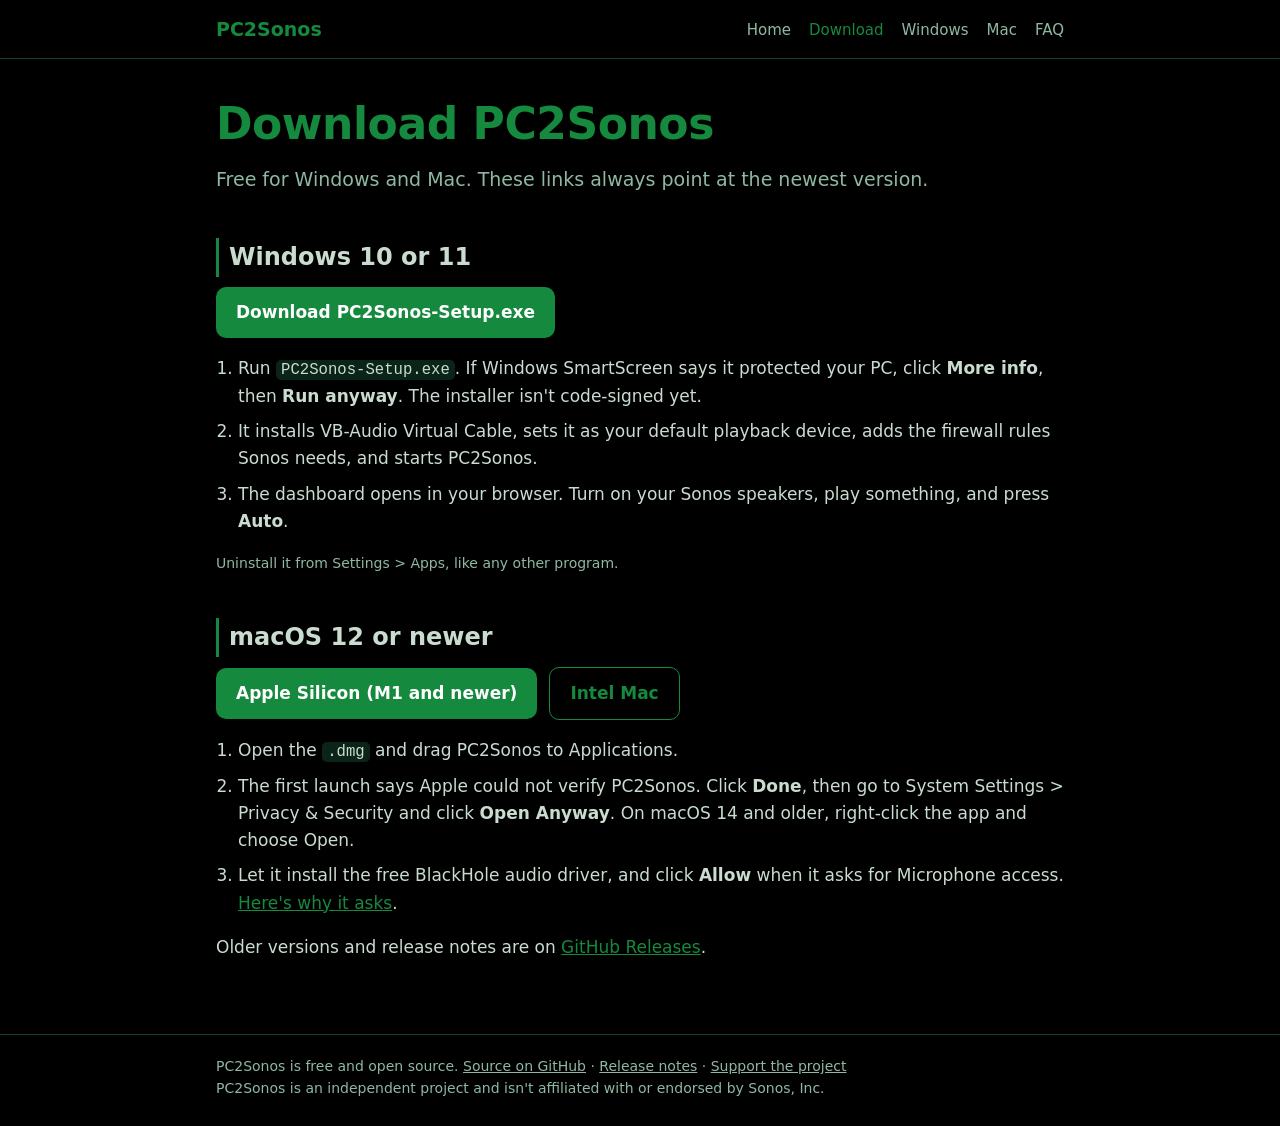
==== docs/download.html @ 1c67e25d "Website: softer green-grey text instead of near-white Co-Authored-By: Claude Opus 5.5 (1M context) <" ====
<!doctype html>
<html lang="en">
<head>
<meta charset="utf-8">
<meta name="viewport" content="width=device-width, initial-scale=1">
<title>Download PC2Sonos for Windows and Mac (free)</title>
<meta name="description" content="Download the free PC2Sonos installer for Windows 10 and 11, or the Mac app for Apple Silicon and Intel, with first-run steps.">
<link rel="canonical" href="https://austinshu.github.io/PC2Sonos/download.html">
<meta property="og:type" content="website">
<meta property="og:site_name" content="PC2Sonos">
<meta property="og:title" content="Download PC2Sonos for Windows and Mac (free)">
<meta property="og:description" content="Download the free PC2Sonos installer for Windows 10 and 11, or the Mac app for Apple Silicon and Intel, with first-run steps.">
<meta property="og:url" content="https://austinshu.github.io/PC2Sonos/download.html">
<meta name="twitter:card" content="summary">
<meta name="theme-color" content="#000000">
<link rel="stylesheet" href="style.css?v=5">
</head>
<body>
<header class="site"><div class="wrap">
  <a class="brand" href="index.html">PC2Sonos</a>
  <nav><a href="index.html">Home</a><a href="download.html" aria-current="page">Download</a><a href="windows.html">Windows</a><a href="mac.html">Mac</a><a href="faq.html">FAQ</a></nav>
</div></header>
<main><div class="wrap">

<h1>Download PC2Sonos</h1>
<p class="lead">Free for Windows and Mac. These links always point at the newest version.</p>

<h2 id="windows">Windows 10 or 11</h2>
<div class="buttons"><a class="btn" href="https://github.com/Austinshu/PC2Sonos/releases/latest/download/PC2Sonos-Setup.exe">Download PC2Sonos-Setup.exe</a></div>
<ol class="steps">
  <li>Run <code>PC2Sonos-Setup.exe</code>. If Windows SmartScreen says it protected your PC, click <strong>More info</strong>, then <strong>Run anyway</strong>. The installer isn't code-signed yet.</li>
  <li>It installs VB-Audio Virtual Cable, sets it as your default playback device, adds the firewall rules Sonos needs, and starts PC2Sonos.</li>
  <li>The dashboard opens in your browser. Turn on your Sonos speakers, play something, and press <strong>Auto</strong>.</li>
</ol>
<p class="note">Uninstall it from Settings &gt; Apps, like any other program.</p>

<h2 id="mac">macOS 12 or newer</h2>
<div class="buttons">
  <a class="btn" href="https://github.com/Austinshu/PC2Sonos/releases/latest/download/PC2Sonos-macOS-arm64.dmg">Apple Silicon (M1 and newer)</a>
  <a class="btn secondary" href="https://github.com/Austinshu/PC2Sonos/releases/latest/download/PC2Sonos-macOS-x86_64.dmg">Intel Mac</a>
</div>
<ol class="steps">
  <li>Open the <code>.dmg</code> and drag PC2Sonos to Applications.</li>
  <li>The first launch says Apple could not verify PC2Sonos. Click <strong>Done</strong>, then go to System Settings &gt; Privacy &amp; Security and click <strong>Open Anyway</strong>. On macOS 14 and older, right-click the app and choose Open.</li>
  <li>Let it install the free BlackHole audio driver, and click <strong>Allow</strong> when it asks for Microphone access. <a href="mac.html#microphone">Here's why it asks</a>.</li>
</ol>

<p>Older versions and release notes are on <a href="https://github.com/Austinshu/PC2Sonos/releases">GitHub Releases</a>.</p>

</div></main>
<footer class="site"><div class="wrap">
  PC2Sonos is free and open source. <a href="https://github.com/Austinshu/PC2Sonos">Source on GitHub</a> ·
  <a href="https://github.com/Austinshu/PC2Sonos/releases">Release notes</a> ·
  <a href="https://buy.stripe.com/eVq7sF9Iv4LjfeM4JScbC01">Support the project</a><br>
  PC2Sonos is an independent project and isn't affiliated with or endorsed by Sonos, Inc.
</div></footer>
</body>
</html>
---- docs/style.css ----
:root {
  color-scheme: dark;
  --bg: #000000;
  --bg-soft: #07120d;
  --text: #c9dccf;
  --muted: #8fb8a3;
  --line: #143d2b;
  --accent: #15893e;
  --accent-text: #ffffff;
  --code: #0b2419;
}
* { box-sizing: border-box; }
html { -webkit-text-size-adjust: 100%; }
body {
  margin: 0;
  background: var(--bg);
  color: var(--text);
  font: 17px/1.6 system-ui, -apple-system, "Segoe UI", Roboto, sans-serif;
}
a { color: var(--accent); }
.wrap { max-width: 880px; margin: 0 auto; padding: 0 16px; }
header.site {
  border-bottom: 1px solid var(--line);
}
header.site .wrap {
  display: flex; align-items: center; justify-content: space-between;
  gap: 12px; flex-wrap: wrap; padding-top: 14px; padding-bottom: 14px;
}
.brand { font-weight: 700; font-size: 19px; color: var(--accent); text-decoration: none; }
nav a { color: var(--muted); text-decoration: none; margin-left: 18px; font-size: 15px; }
nav a:first-child { margin-left: 0; }
nav a:hover, nav a[aria-current] { color: var(--accent); }
main { padding: 40px 0 56px; }
h1 { color: var(--accent); font-size: clamp(30px, 6vw, 44px); line-height: 1.15; margin: 0 0 14px; letter-spacing: -0.01em; }
h2 { font-size: 24px; margin: 44px 0 10px; }
h3 { font-size: 18px; margin: 26px 0 6px; }
p.lead { font-size: 19px; color: var(--muted); margin: 0 0 24px; max-width: 42em; }
.btn {
  display: inline-block; background: var(--accent); color: var(--accent-text);
  padding: 12px 20px; border-radius: 10px; font-weight: 600; text-decoration: none;
}
.btn.secondary { background: transparent; color: var(--accent); border: 1px solid var(--accent); }
.buttons { display: flex; gap: 12px; flex-wrap: wrap; align-items: center; }
.note { color: var(--muted); font-size: 14px; margin-top: 10px; }
.grid { display: grid; grid-template-columns: repeat(auto-fit, minmax(230px, 1fr)); gap: 14px; margin-top: 18px; }
.card { background: var(--bg-soft); border: 1px solid var(--line); border-radius: 12px; padding: 16px 18px; }
.card h3 { margin: 0 0 6px; font-size: 17px; color: var(--accent); }
.card p { margin: 0; color: var(--muted); font-size: 15px; }
ol.steps { padding-left: 22px; }
ol.steps li { margin-bottom: 8px; }
code { background: var(--code); padding: 1px 5px; border-radius: 5px; font-size: 0.92em; }
details { border-bottom: 1px solid var(--line); padding: 12px 0; }
details summary { cursor: pointer; font-weight: 600; color: #a8c9b5; }
details summary::marker { color: var(--accent); }
h2 { border-left: 3px solid var(--accent); padding-left: 10px; }
::selection { background: var(--accent); color: var(--accent-text); }
details p { margin: 8px 0 0; color: var(--muted); }
footer.site { border-top: 1px solid var(--line); color: var(--muted); font-size: 14px; }
footer.site .wrap { padding-top: 20px; padding-bottom: 28px; }
footer.site a { color: var(--muted); }
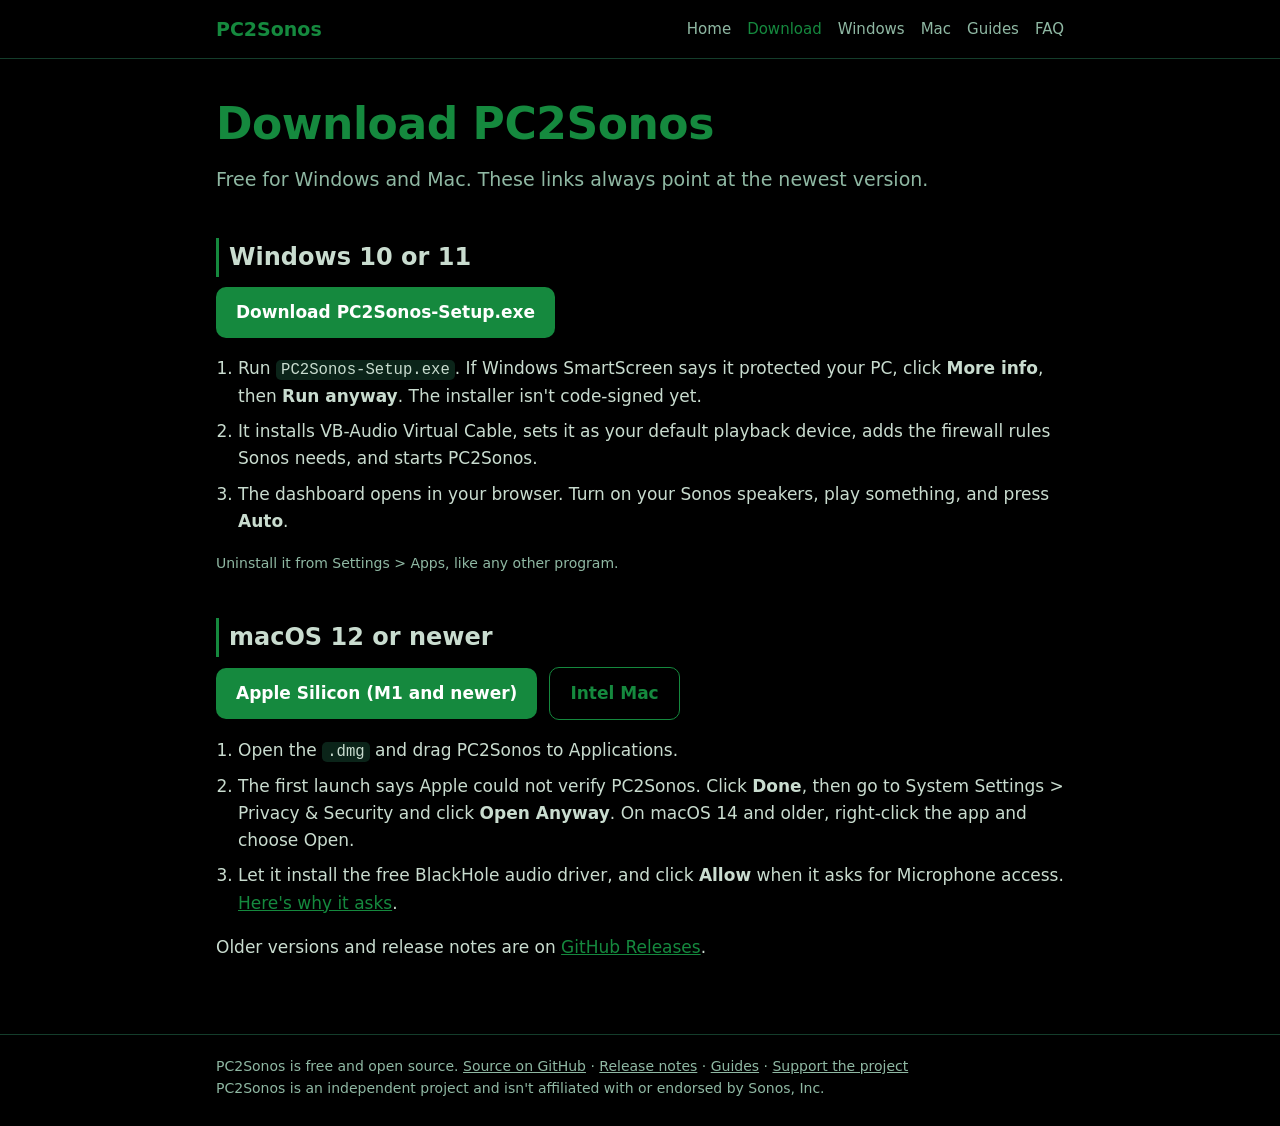
==== commit 8bf5e0fd: "Website: four search guides, a Guides hub, v1.5.9 features, fuller sitemap Co-Authored-By: Claude Op" ====
--- a/docs/download.html
+++ b/docs/download.html
@@ -13,12 +13,12 @@
 <meta property="og:url" content="https://austinshu.github.io/PC2Sonos/download.html">
 <meta name="twitter:card" content="summary">
 <meta name="theme-color" content="#000000">
-<link rel="stylesheet" href="style.css?v=5">
+<link rel="stylesheet" href="style.css?v=6">
 </head>
 <body>
 <header class="site"><div class="wrap">
   <a class="brand" href="index.html">PC2Sonos</a>
-  <nav><a href="index.html">Home</a><a href="download.html" aria-current="page">Download</a><a href="windows.html">Windows</a><a href="mac.html">Mac</a><a href="faq.html">FAQ</a></nav>
+  <nav><a href="index.html">Home</a><a href="download.html" aria-current="page">Download</a><a href="windows.html">Windows</a><a href="mac.html">Mac</a><a href="guides.html">Guides</a><a href="faq.html">FAQ</a></nav>
 </div></header>
 <main><div class="wrap">
 
@@ -51,6 +51,7 @@
 <footer class="site"><div class="wrap">
   PC2Sonos is free and open source. <a href="https://github.com/Austinshu/PC2Sonos">Source on GitHub</a> ·
   <a href="https://github.com/Austinshu/PC2Sonos/releases">Release notes</a> ·
+  <a href="guides.html">Guides</a> ·
   <a href="https://buy.stripe.com/eVq7sF9Iv4LjfeM4JScbC01">Support the project</a><br>
   PC2Sonos is an independent project and isn't affiliated with or endorsed by Sonos, Inc.
 </div></footer>
--- a/docs/style.css
+++ b/docs/style.css
@@ -58,3 +58,13 @@
 footer.site { border-top: 1px solid var(--line); color: var(--muted); font-size: 14px; }
 footer.site .wrap { padding-top: 20px; padding-bottom: 28px; }
 footer.site a { color: var(--muted); }
+.crumbs { font-size: 14px; color: var(--muted); margin: 0 0 10px; }
+.crumbs a { color: var(--muted); }
+a.card.link { display: block; text-decoration: none; }
+a.card.link:hover { border-color: var(--accent); }
+.table { overflow-x: auto; margin: 18px 0; }
+table { border-collapse: collapse; width: 100%; font-size: 15px; }
+th, td { text-align: left; padding: 10px 12px; border-bottom: 1px solid var(--line); vertical-align: top; }
+th { color: var(--accent); font-weight: 600; }
+nav { display: flex; flex-wrap: wrap; gap: 4px 16px; }
+nav a { margin-left: 0; }
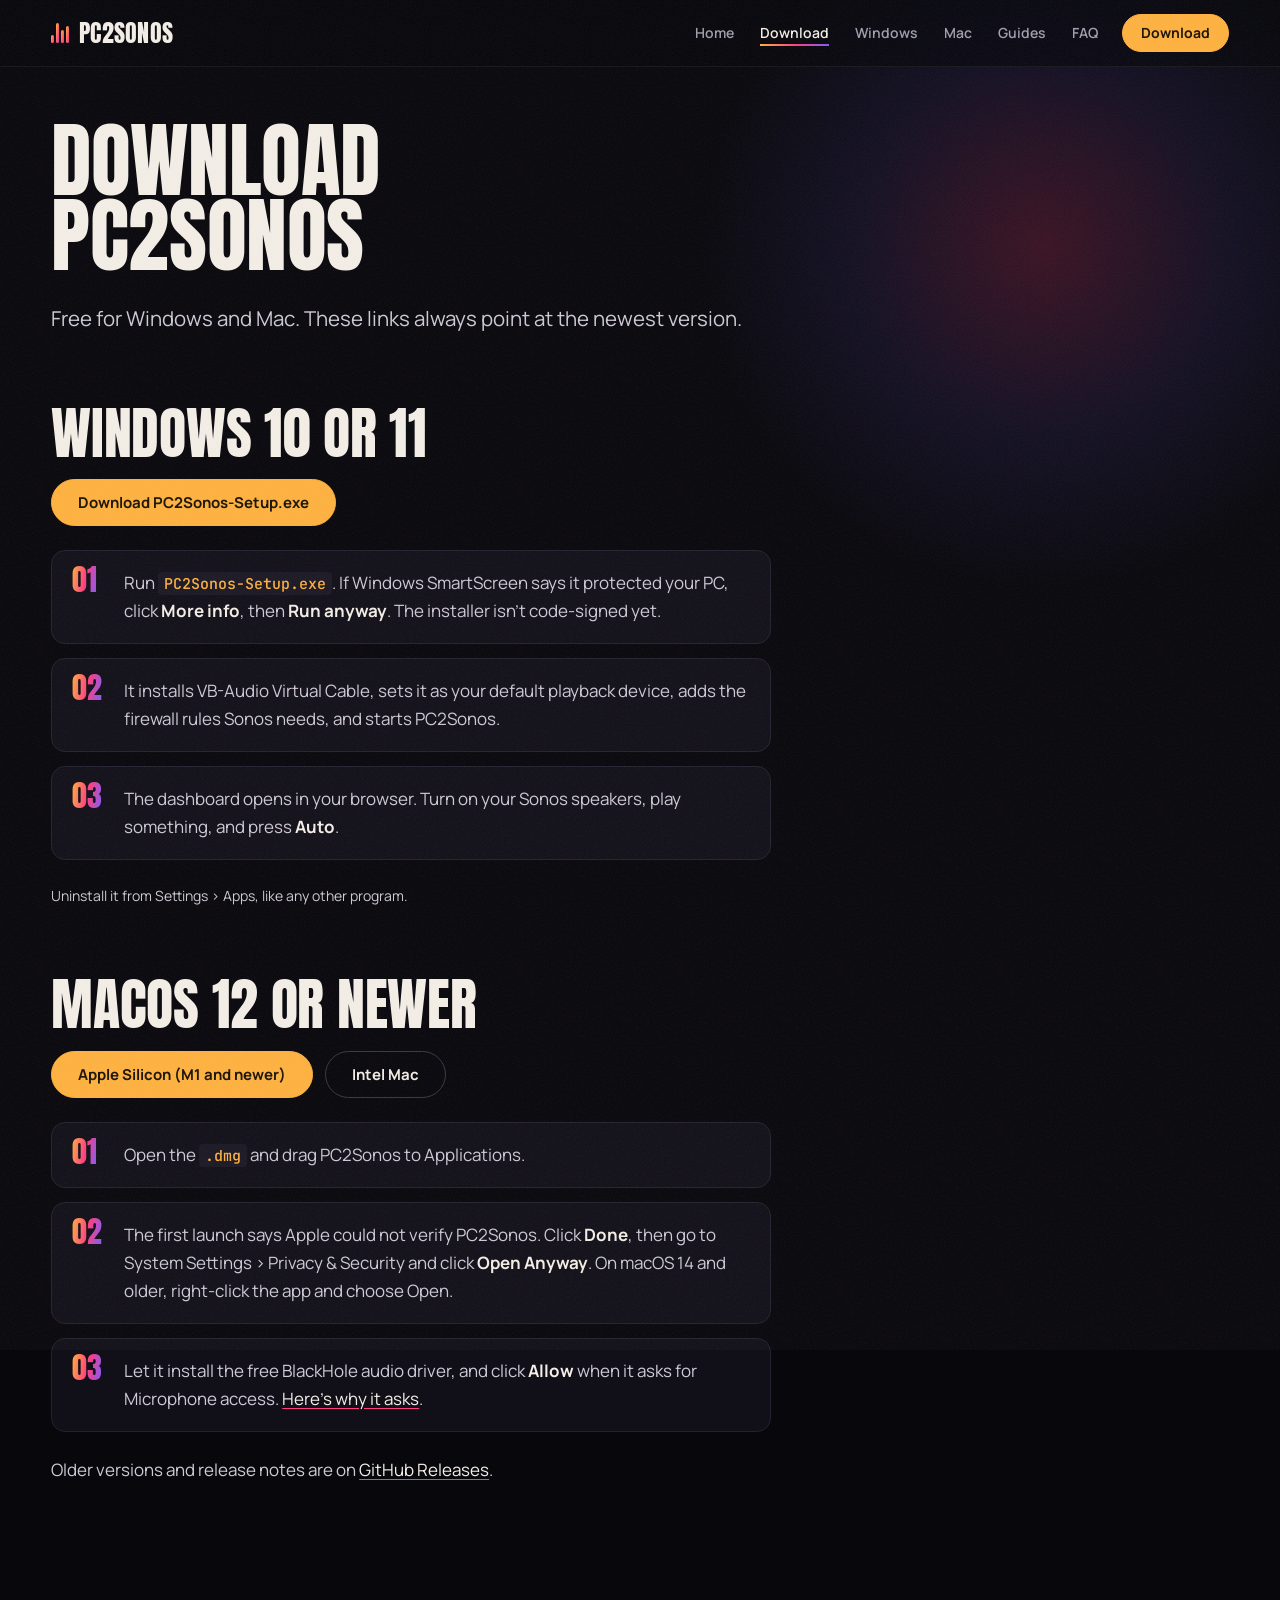
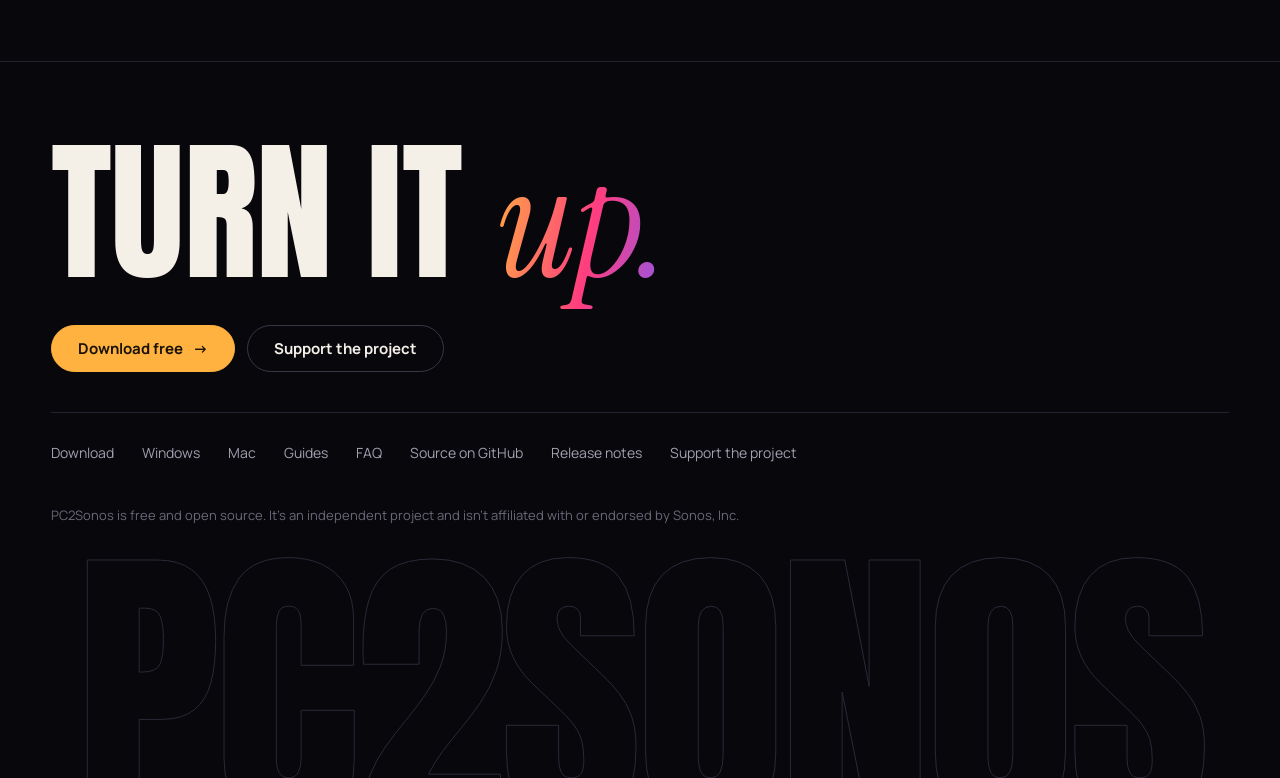
==== commit dcd8fdba: "Website: bold redesign with echo lab, new header/footer on every page Co-Authored-By: Claude Opus 5." ====
--- a/docs/download.html
+++ b/docs/download.html
@@ -13,14 +13,18 @@
 <meta property="og:url" content="https://austinshu.github.io/PC2Sonos/download.html">
 <meta name="twitter:card" content="summary">
 <meta name="theme-color" content="#000000">
-<link rel="stylesheet" href="style.css?v=6">
+<link rel="preconnect" href="https://fonts.googleapis.com">
+<link rel="preconnect" href="https://fonts.gstatic.com" crossorigin>
+<link rel="stylesheet" href="https://fonts.googleapis.com/css2?family=Anton&family=Instrument+Serif:ital@0;1&family=JetBrains+Mono:wght@500;600;700&family=Manrope:wght@400;500;600;700&display=swap">
+<link rel="stylesheet" href="style.css?v=7">
 </head>
 <body>
 <header class="site"><div class="wrap">
-  <a class="brand" href="index.html">PC2Sonos</a>
+  <a class="brand" href="index.html"><span class="brand-mark" aria-hidden="true"><i></i><i></i><i></i><i></i></span>PC2Sonos</a>
   <nav><a href="index.html">Home</a><a href="download.html" aria-current="page">Download</a><a href="windows.html">Windows</a><a href="mac.html">Mac</a><a href="guides.html">Guides</a><a href="faq.html">FAQ</a></nav>
+  <a class="btn sm" href="download.html">Download</a>
 </div></header>
-<main><div class="wrap">
+<main><div class="wrap"><div class="article">
 
 <h1>Download PC2Sonos</h1>
 <p class="lead">Free for Windows and Mac. These links always point at the newest version.</p>
@@ -47,13 +51,17 @@
 
 <p>Older versions and release notes are on <a href="https://github.com/Austinshu/PC2Sonos/releases">GitHub Releases</a>.</p>
 
-</div></main>
-<footer class="site"><div class="wrap">
-  PC2Sonos is free and open source. <a href="https://github.com/Austinshu/PC2Sonos">Source on GitHub</a> ·
-  <a href="https://github.com/Austinshu/PC2Sonos/releases">Release notes</a> ·
-  <a href="guides.html">Guides</a> ·
-  <a href="https://buy.stripe.com/eVq7sF9Iv4LjfeM4JScbC01">Support the project</a><br>
-  PC2Sonos is an independent project and isn't affiliated with or endorsed by Sonos, Inc.
-</div></footer>
+</div></div></main>
+<footer class="site">
+<div class="wrap">
+  <div class="foot-cta">
+    <p class="display">Turn it <em class="s">up.</em></p>
+    <div class="buttons" style="margin:0"><a class="btn" href="download.html">Download free <span class="arr" aria-hidden="true">&rarr;</span></a><a class="btn secondary" href="https://buy.stripe.com/eVq7sF9Iv4LjfeM4JScbC01">Support the project</a></div>
+  </div>
+  <div class="foot-links"><a href="download.html">Download</a><a href="windows.html">Windows</a><a href="mac.html">Mac</a><a href="guides.html">Guides</a><a href="faq.html">FAQ</a><a href="https://github.com/Austinshu/PC2Sonos">Source on GitHub</a><a href="https://github.com/Austinshu/PC2Sonos/releases">Release notes</a><a href="https://buy.stripe.com/eVq7sF9Iv4LjfeM4JScbC01">Support the project</a></div>
+  <p class="foot-legal">PC2Sonos is free and open source. It's an independent project and isn't affiliated with or endorsed by Sonos, Inc.</p>
+</div>
+<div class="foot-word" aria-hidden="true">PC2Sonos</div>
+</footer>
 </body>
 </html>
--- a/docs/style.css
+++ b/docs/style.css
@@ -1,70 +1,318 @@
+/* PC2Sonos — "one beat" identity.
+   Layout: dark stage, huge condensed headlines paired with italic serif words,
+   a hot signal gradient (amber > magenta > violet) used only on those words and the waveforms. */
 :root {
   color-scheme: dark;
-  --bg: #000000;
-  --bg-soft: #07120d;
-  --text: #c9dccf;
-  --muted: #8fb8a3;
-  --line: #143d2b;
-  --accent: #15893e;
-  --accent-text: #ffffff;
-  --code: #0b2419;
+  --ink: #08070c;          /* page ground, violet-biased black */
+  --ink-2: #110f18;        /* raised surfaces */
+  --ink-3: #1b1824;        /* lines on raised surfaces */
+  --bone: #f4efe7;         /* headline + body text */
+  --dim: #a39fae;          /* secondary text */
+  --faint: #6c6878;        /* labels, meta */
+  --line: #25222f;
+  --amber: #ffb23f;
+  --magenta: #ff3d7f;
+  --violet: #7b5cff;
+  --signal: linear-gradient(100deg, var(--amber) 0%, var(--magenta) 52%, var(--violet) 100%);
+  --on-amber: #1a1206;
+
+  --f-display: "Anton", "Impact", "Haettenschweiler", "Arial Narrow Bold", sans-serif;
+  --f-serif: "Instrument Serif", "Iowan Old Style", "Palatino", Georgia, serif;
+  --f-body: "Manrope", system-ui, -apple-system, "Segoe UI", Roboto, sans-serif;
+  --f-mono: "JetBrains Mono", ui-monospace, "SFMono-Regular", Consolas, monospace;
+
+  --gutter: clamp(16px, 4vw, 64px);
+  --max: 1320px;
+  --read: 720px;
 }
 * { box-sizing: border-box; }
-html { -webkit-text-size-adjust: 100%; }
+html { -webkit-text-size-adjust: 100%; scroll-behavior: smooth; overflow-x: clip; }
+@media (prefers-reduced-motion: reduce) { html { scroll-behavior: auto; } }
 body {
   margin: 0;
-  background: var(--bg);
-  color: var(--text);
-  font: 17px/1.6 system-ui, -apple-system, "Segoe UI", Roboto, sans-serif;
-}
-a { color: var(--accent); }
-.wrap { max-width: 880px; margin: 0 auto; padding: 0 16px; }
+  background: var(--ink);
+  color: var(--bone);
+  font: 400 17px/1.65 var(--f-body);
+  overflow-x: clip;
+}
+/* film grain over everything */
+body::before {
+  content: ""; position: fixed; inset: -50%; z-index: 100; pointer-events: none; opacity: .07;
+  background-image: url("data:image/svg+xml,%3Csvg xmlns='http://www.w3.org/2000/svg' width='160' height='160'%3E%3Cfilter id='n'%3E%3CfeTurbulence type='fractalNoise' baseFrequency='.9' numOctaves='3' stitchTiles='stitch'/%3E%3C/filter%3E%3Crect width='100%25' height='100%25' filter='url(%23n)'/%3E%3C/svg%3E");
+  animation: grain 1.2s steps(6) infinite;
+}
+@keyframes grain { 0%{transform:translate(0,0)} 20%{transform:translate(-3%,2%)} 40%{transform:translate(2%,-3%)} 60%{transform:translate(-2%,-1%)} 80%{transform:translate(3%,3%)} 100%{transform:translate(0,0)} }
+@media (prefers-reduced-motion: reduce) { body::before { animation: none; } }
+
+a { color: var(--bone); text-decoration-color: var(--magenta); text-underline-offset: 3px; }
+a:hover { color: var(--amber); }
+:focus-visible { outline: 2px solid var(--amber); outline-offset: 3px; border-radius: 4px; }
+::selection { background: var(--magenta); color: #fff; }
+
+.wrap { max-width: var(--max); margin: 0 auto; padding-inline: var(--gutter); }
+
+/* ---------- type ---------- */
+h1, h2, .display {
+  font-family: var(--f-display); font-weight: 400; text-transform: uppercase;
+  letter-spacing: -0.005em; line-height: .92; text-wrap: balance; margin: 0;
+}
+h1 { font-size: clamp(44px, 8vw, 112px); }
+h2 { font-size: clamp(36px, 5.6vw, 80px); margin: 96px 0 20px; }
+h3 { font: 700 20px/1.3 var(--f-body); margin: 36px 0 8px; letter-spacing: -0.01em; text-wrap: balance; }
+em.s, .s {
+  font-family: var(--f-serif); font-style: italic; font-weight: 400; text-transform: none;
+  letter-spacing: -0.01em; background: var(--signal); -webkit-background-clip: text; background-clip: text;
+  color: transparent; padding-right: .08em;
+}
+.eyebrow {
+  display: inline-flex; align-items: center; gap: 12px;
+  font: 600 12px/1 var(--f-mono); letter-spacing: .22em; text-transform: uppercase; color: var(--amber);
+}
+.eyebrow::before { content: ""; width: 28px; height: 1px; background: currentColor; }
+p.lead { font-size: clamp(18px, 1.6vw, 21px); color: var(--dim); margin: 24px 0 32px; max-width: 40em; }
+p.lead strong { color: var(--bone); }
+code { font: 500 .88em var(--f-mono); background: var(--ink-3); color: var(--amber); padding: 2px 6px; border-radius: 4px; }
+strong { color: var(--bone); font-weight: 700; }
+
+/* ---------- buttons ---------- */
+.buttons { display: flex; gap: 12px; flex-wrap: wrap; align-items: center; margin: 20px 0; }
+.btn {
+  position: relative; display: inline-flex; align-items: center; gap: 10px;
+  background: var(--amber); color: var(--on-amber); border: 1px solid var(--amber);
+  padding: 15px 26px; border-radius: 999px; font: 700 15px/1 var(--f-body);
+  text-decoration: none; transition: transform .2s, box-shadow .3s, background .2s;
+}
+.btn:hover { color: var(--on-amber); transform: translateY(-2px); box-shadow: 0 10px 40px -8px rgba(255,120,80,.6); background: #ffc266; }
+.btn.secondary { background: transparent; color: var(--bone); border-color: #3a3645; }
+.btn.secondary:hover { border-color: var(--bone); box-shadow: none; }
+.btn.sm { padding: 11px 18px; font-size: 14px; }
+.btn .arr { transition: transform .2s; }
+.btn:hover .arr { transform: translateX(4px); }
+.note { color: var(--faint); font-size: 14px; margin-top: 8px; }
+.note a { color: var(--dim); }
+
+/* ---------- header ---------- */
 header.site {
-  border-bottom: 1px solid var(--line);
-}
-header.site .wrap {
-  display: flex; align-items: center; justify-content: space-between;
-  gap: 12px; flex-wrap: wrap; padding-top: 14px; padding-bottom: 14px;
-}
-.brand { font-weight: 700; font-size: 19px; color: var(--accent); text-decoration: none; }
-nav a { color: var(--muted); text-decoration: none; margin-left: 18px; font-size: 15px; }
-nav a:first-child { margin-left: 0; }
-nav a:hover, nav a[aria-current] { color: var(--accent); }
-main { padding: 40px 0 56px; }
-h1 { color: var(--accent); font-size: clamp(30px, 6vw, 44px); line-height: 1.15; margin: 0 0 14px; letter-spacing: -0.01em; }
-h2 { font-size: 24px; margin: 44px 0 10px; }
-h3 { font-size: 18px; margin: 26px 0 6px; }
-p.lead { font-size: 19px; color: var(--muted); margin: 0 0 24px; max-width: 42em; }
-.btn {
-  display: inline-block; background: var(--accent); color: var(--accent-text);
-  padding: 12px 20px; border-radius: 10px; font-weight: 600; text-decoration: none;
-}
-.btn.secondary { background: transparent; color: var(--accent); border: 1px solid var(--accent); }
-.buttons { display: flex; gap: 12px; flex-wrap: wrap; align-items: center; }
-.note { color: var(--muted); font-size: 14px; margin-top: 10px; }
-.grid { display: grid; grid-template-columns: repeat(auto-fit, minmax(230px, 1fr)); gap: 14px; margin-top: 18px; }
-.card { background: var(--bg-soft); border: 1px solid var(--line); border-radius: 12px; padding: 16px 18px; }
-.card h3 { margin: 0 0 6px; font-size: 17px; color: var(--accent); }
-.card p { margin: 0; color: var(--muted); font-size: 15px; }
-ol.steps { padding-left: 22px; }
-ol.steps li { margin-bottom: 8px; }
-code { background: var(--code); padding: 1px 5px; border-radius: 5px; font-size: 0.92em; }
-details { border-bottom: 1px solid var(--line); padding: 12px 0; }
-details summary { cursor: pointer; font-weight: 600; color: #a8c9b5; }
-details summary::marker { color: var(--accent); }
-h2 { border-left: 3px solid var(--accent); padding-left: 10px; }
-::selection { background: var(--accent); color: var(--accent-text); }
-details p { margin: 8px 0 0; color: var(--muted); }
-footer.site { border-top: 1px solid var(--line); color: var(--muted); font-size: 14px; }
-footer.site .wrap { padding-top: 20px; padding-bottom: 28px; }
-footer.site a { color: var(--muted); }
-.crumbs { font-size: 14px; color: var(--muted); margin: 0 0 10px; }
-.crumbs a { color: var(--muted); }
-a.card.link { display: block; text-decoration: none; }
-a.card.link:hover { border-color: var(--accent); }
-.table { overflow-x: auto; margin: 18px 0; }
-table { border-collapse: collapse; width: 100%; font-size: 15px; }
-th, td { text-align: left; padding: 10px 12px; border-bottom: 1px solid var(--line); vertical-align: top; }
-th { color: var(--accent); font-weight: 600; }
-nav { display: flex; flex-wrap: wrap; gap: 4px 16px; }
-nav a { margin-left: 0; }
+  position: sticky; top: env(safe-area-inset-top, 0px); z-index: 50;
+  background: rgba(8,7,12,.72); backdrop-filter: blur(14px) saturate(1.4); -webkit-backdrop-filter: blur(14px) saturate(1.4);
+  border-bottom: 1px solid rgba(255,255,255,.06);
+}
+header.site .wrap { display: flex; align-items: center; gap: 24px; padding-block: 14px; }
+.brand {
+  display: inline-flex; align-items: center; gap: 10px; flex-shrink: 0;
+  font: 400 24px/1 var(--f-display); letter-spacing: .01em; text-transform: uppercase; color: var(--bone); text-decoration: none;
+}
+.brand:hover { color: var(--bone); }
+.brand-mark { display: inline-flex; align-items: flex-end; gap: 2px; height: 20px; }
+.brand-mark i { width: 3px; border-radius: 2px; background: var(--signal); background-size: 200% 100%; animation: eq 1s ease-in-out infinite alternate; }
+.brand-mark i:nth-child(1) { height: 40%; animation-delay: -.2s; }
+.brand-mark i:nth-child(2) { height: 100%; animation-delay: -.6s; }
+.brand-mark i:nth-child(3) { height: 65%; animation-delay: -.4s; }
+.brand-mark i:nth-child(4) { height: 85%; animation-delay: -.8s; }
+@keyframes eq { from { transform: scaleY(.35); } to { transform: scaleY(1); } }
+.brand-mark i { transform-origin: bottom; }
+@media (prefers-reduced-motion: reduce) { .brand-mark i { animation: none; } }
+nav { display: flex; gap: 4px 26px; flex-wrap: wrap; margin-left: auto; }
+nav a { color: var(--dim); text-decoration: none; font: 600 14px/1 var(--f-body); padding-block: 6px; position: relative; }
+nav a::after { content: ""; position: absolute; left: 0; right: 0; bottom: 0; height: 2px; background: var(--signal); transform: scaleX(0); transform-origin: left; transition: transform .25s; }
+nav a:hover, nav a[aria-current] { color: var(--bone); }
+nav a:hover::after, nav a[aria-current]::after { transform: scaleX(1); }
+@media (max-width: 860px) {
+  header.site .wrap { flex-wrap: wrap; gap: 10px 16px; }
+  header.site .btn { margin-left: auto; }
+  nav { order: 3; width: 100%; margin-left: 0; flex-wrap: nowrap; overflow-x: auto; gap: 22px; scrollbar-width: none; }
+  nav::-webkit-scrollbar { display: none; }
+  nav a { white-space: nowrap; }
+}
+
+/* ---------- inner pages ---------- */
+main { padding-block: 56px 40px; }
+.page-head { padding-block: 40px 8px; position: relative; }
+.page-head h1 { max-width: 16ch; }
+.page-head::after {
+  content: ""; position: absolute; right: -10%; top: -120px; width: 620px; height: 620px; max-width: 80vw; z-index: -1;
+  background: radial-gradient(closest-side, rgba(255,61,127,.22), rgba(123,92,255,.08) 55%, transparent); filter: blur(10px);
+}
+.article { max-width: var(--read); }
+.article h2 { font-size: clamp(32px, 4.4vw, 56px); margin-top: 72px; }
+.article p, .article li { color: #cfcad6; }
+.article > p { max-width: 65ch; }
+.crumbs { font: 500 12px/1.4 var(--f-mono); letter-spacing: .14em; text-transform: uppercase; color: var(--faint); margin: 0 0 24px; }
+.crumbs a { color: var(--dim); text-decoration: none; }
+.crumbs a:hover { color: var(--amber); }
+
+ol.steps { list-style: none; counter-reset: s; padding: 0; margin: 24px 0; display: grid; gap: 14px; }
+ol.steps li { counter-increment: s; position: relative; padding: 18px 20px 18px 72px; background: var(--ink-2); border: 1px solid var(--line); border-radius: 14px; }
+ol.steps li::before {
+  content: counter(s, decimal-leading-zero); position: absolute; left: 20px; top: 14px;
+  font: 400 30px/1 var(--f-display); background: var(--signal); -webkit-background-clip: text; background-clip: text; color: transparent;
+}
+
+.grid { display: grid; grid-template-columns: repeat(auto-fill, minmax(min(100%, 300px), 1fr)); gap: 14px; margin-top: 28px; }
+.card { position: relative; background: var(--ink-2); border: 1px solid var(--line); border-radius: 18px; padding: 24px; min-width: 0; overflow: hidden; }
+.card h3 { margin: 0 0 8px; font-size: 19px; }
+.card p { margin: 0; color: var(--dim); font-size: 15px; }
+a.card.link { display: block; text-decoration: none; color: var(--bone); transition: transform .25s, border-color .25s; }
+a.card.link::after { content: "\2197"; position: absolute; top: 20px; right: 22px; font-size: 20px; color: var(--faint); transition: color .2s, transform .25s; }
+a.card.link h3 { padding-right: 28px; }
+a.card.link:hover { transform: translateY(-4px); border-color: var(--magenta); }
+a.card.link:hover::after { color: var(--amber); transform: translate(3px,-3px); }
+
+details { border-bottom: 1px solid var(--line); padding: 22px 0; }
+details summary { cursor: pointer; list-style: none; display: flex; justify-content: space-between; gap: 20px; font: 700 clamp(17px, 1.6vw, 20px)/1.35 var(--f-body); }
+details summary::-webkit-details-marker { display: none; }
+details summary::after { content: "+"; font: 400 30px/.8 var(--f-display); color: var(--amber); transition: transform .3s; flex-shrink: 0; }
+details[open] summary::after { transform: rotate(45deg); color: var(--magenta); }
+details p { margin: 12px 0 0; color: var(--dim); max-width: 62ch; }
+
+.table { overflow-x: auto; margin: 24px 0; border: 1px solid var(--line); border-radius: 14px; }
+table { border-collapse: collapse; width: 100%; font-size: 15px; min-width: 560px; }
+th, td { text-align: left; padding: 14px 16px; border-bottom: 1px solid var(--line); vertical-align: top; }
+tr:last-child td { border-bottom: 0; }
+th { font: 600 12px/1.3 var(--f-mono); letter-spacing: .12em; text-transform: uppercase; color: var(--amber); background: var(--ink-2); }
+td { color: #cfcad6; }
+
+/* ---------- footer ---------- */
+footer.site { margin-top: 120px; border-top: 1px solid var(--line); overflow: hidden; }
+.foot-cta { padding-block: 80px 40px; display: grid; gap: 28px; }
+.foot-cta .display { font-size: clamp(56px, 12vw, 190px); }
+.foot-links { display: flex; flex-wrap: wrap; gap: 10px 28px; padding-block: 28px; border-top: 1px solid var(--line); font-size: 14px; }
+.foot-links a { color: var(--dim); text-decoration: none; }
+.foot-links a:hover { color: var(--amber); }
+.foot-legal { color: var(--faint); font-size: 13px; padding-bottom: 36px; }
+.foot-word {
+  font: 400 clamp(80px, 24vw, 380px)/.78 var(--f-display); text-transform: uppercase; letter-spacing: -.02em;
+  color: transparent; -webkit-text-stroke: 1px #2c2837; white-space: nowrap; text-align: center; margin-bottom: -.12em; user-select: none;
+}
+
+/* ================= HOME ================= */
+.hero { position: relative; min-height: min(880px, 100svh); display: flex; flex-direction: column; justify-content: flex-end; padding-block: 110px 0; isolation: isolate; }
+.hero-bg { position: absolute; inset: 0; z-index: -1; overflow: hidden; }
+.hero-bg canvas { width: 100%; height: 100%; display: block; }
+.hero-bg::after { content: ""; position: absolute; inset: 0; background: linear-gradient(180deg, rgba(8,7,12,.2) 0%, rgba(8,7,12,.35) 45%, var(--ink) 100%); }
+.glow { position: absolute; border-radius: 50%; filter: blur(80px); opacity: .5; pointer-events: none; }
+.glow.a { width: 520px; height: 520px; background: var(--magenta); left: -140px; top: 10%; opacity: .28; }
+.glow.b { width: 620px; height: 620px; background: var(--violet); right: -200px; top: -120px; opacity: .3; }
+.glow.c { width: 380px; height: 380px; background: var(--amber); right: 20%; bottom: 10%; opacity: .16; }
+
+.hero h1 { font-size: clamp(60px, 13.4vw, 216px); line-height: .84; }
+.hero h1 .row { display: flex; flex-wrap: wrap; align-items: baseline; column-gap: .22em; }
+.hero h1 .s { font-size: .9em; line-height: .9; }
+.hero-foot { display: grid; grid-template-columns: minmax(0, 1fr) auto; gap: 28px 40px; align-items: end; margin-top: 36px; }
+.hero-foot p.lead { margin: 0; max-width: 34em; }
+.hero-cta { display: flex; flex-direction: column; align-items: flex-end; gap: 10px; }
+.hero-cta .note { margin: 0; text-align: right; }
+@media (max-width: 820px) { .hero-foot { grid-template-columns: 1fr; } .hero-cta { align-items: flex-start; } .hero-cta .note { text-align: left; } }
+
+.seal { position: absolute; right: var(--gutter); top: 120px; width: 150px; height: 150px; }
+.seal svg { width: 100%; height: 100%; animation: spin 18s linear infinite; }
+.seal text { font: 700 10.5px var(--f-mono); letter-spacing: .28em; fill: var(--bone); }
+.seal .core { position: absolute; inset: 34px; border-radius: 50%; background: var(--signal); display: grid; place-items: center; text-align: center; color: #fff; box-shadow: 0 0 60px -6px rgba(255,61,127,.7); }
+.seal .core b { display: block; font: 400 36px/.9 var(--f-display); }
+.seal .core small { font: 700 9px/1 var(--f-mono); letter-spacing: .18em; }
+@keyframes spin { to { transform: rotate(360deg); } }
+@media (prefers-reduced-motion: reduce) { .seal svg { animation: none; } }
+@media (max-width: 720px) { .seal { width: 108px; height: 108px; top: 96px; } .seal .core { inset: 25px; } .seal .core b { font-size: 26px; } .seal text { font-size: 13px; } }
+
+.hero-meta { display: flex; justify-content: space-between; gap: 16px; flex-wrap: wrap; padding-block: 22px; margin-top: 40px; border-top: 1px solid rgba(255,255,255,.08); font: 600 11px/1 var(--f-mono); letter-spacing: .24em; text-transform: uppercase; color: var(--faint); }
+
+.sound {
+  display: inline-flex; align-items: center; gap: 10px; cursor: pointer;
+  background: rgba(255,255,255,.04); color: var(--bone); border: 1px solid #3a3645; border-radius: 999px;
+  padding: 10px 16px; font: 700 12px/1 var(--f-mono); letter-spacing: .18em; text-transform: uppercase;
+}
+.sound:hover { border-color: var(--bone); }
+.sound .bars { display: inline-flex; gap: 2px; align-items: flex-end; height: 12px; }
+.sound .bars i { width: 2px; height: 3px; background: var(--amber); border-radius: 1px; transition: height .2s; }
+.sound[aria-pressed="true"] .bars i { animation: eq .5s ease-in-out infinite alternate; height: 12px; transform-origin: bottom; }
+.sound[aria-pressed="true"] .bars i:nth-child(2) { animation-delay: -.2s; }
+.sound[aria-pressed="true"] .bars i:nth-child(3) { animation-delay: -.35s; }
+.sound[aria-pressed="true"] .bars i:nth-child(4) { animation-delay: -.1s; }
+
+/* marquee */
+.marquee { border-block: 1px solid var(--line); overflow: hidden; padding-block: 18px; background: var(--ink-2); transform: rotate(-1.4deg); margin: 40px -20px 0; }
+.marquee .track { display: flex; width: max-content; animation: slide 28s linear infinite; }
+.marquee span { font: 400 clamp(28px, 4vw, 52px)/1 var(--f-display); text-transform: uppercase; white-space: nowrap; padding-right: 40px; display: inline-flex; align-items: center; gap: 40px; }
+.marquee span .s { font-size: 1.05em; }
+.marquee span::after { content: "\2726"; color: var(--magenta); font-size: .6em; }
+@keyframes slide { to { transform: translateX(-50%); } }
+@media (prefers-reduced-motion: reduce) { .marquee .track { animation: none; } }
+
+/* scroll-lit statement */
+.statement { padding-block: 140px 60px; }
+.statement p { font: 400 clamp(30px, 4.6vw, 68px)/1.08 var(--f-display); text-transform: uppercase; margin: 0; max-width: 20ch; text-wrap: balance; }
+.statement p .w { opacity: .22; transition: opacity .35s; }
+.statement p .w.on { opacity: 1; }
+.statement p .s { text-transform: none; }
+
+/* echo lab */
+.lab { position: relative; margin-top: 60px; border: 1px solid var(--line); border-radius: 28px; background: radial-gradient(120% 90% at 100% 0%, rgba(123,92,255,.16), transparent 60%), var(--ink-2); padding: clamp(22px, 4vw, 48px); overflow: hidden; }
+.lab-head { display: grid; grid-template-columns: minmax(0, 1fr) auto; gap: 24px; align-items: end; }
+.lab-head h2 { margin: 12px 0 0; }
+.lab-head p { color: var(--dim); max-width: 44ch; margin: 16px 0 0; }
+@media (max-width: 820px) { .lab-head { grid-template-columns: 1fr; } }
+.readout { text-align: right; font-family: var(--f-mono); }
+.readout .num { font: 400 clamp(56px, 8vw, 110px)/.9 var(--f-display); font-variant-numeric: tabular-nums; display: block; transition: color .4s; }
+.readout .unit { font-size: 12px; letter-spacing: .2em; color: var(--faint); text-transform: uppercase; }
+.lab.synced .readout .num { background: var(--signal); -webkit-background-clip: text; background-clip: text; color: transparent; }
+@media (max-width: 820px) { .readout { text-align: left; } }
+.lanes { margin-top: 36px; display: grid; gap: 10px; }
+.lane { display: grid; grid-template-columns: 110px minmax(0, 1fr); gap: 16px; align-items: center; }
+.lane label { font: 700 11px/1.3 var(--f-mono); letter-spacing: .18em; text-transform: uppercase; color: var(--dim); }
+.lane canvas { width: 100%; height: 86px; display: block; border-radius: 12px; background: rgba(0,0,0,.35); border: 1px solid var(--line); }
+@media (max-width: 560px) { .lane { grid-template-columns: 1fr; gap: 6px; } .lane canvas { height: 64px; } }
+.lab-controls { display: flex; flex-wrap: wrap; gap: 14px; align-items: center; margin-top: 28px; }
+.switch { display: inline-flex; align-items: center; gap: 14px; cursor: pointer; background: none; border: 0; color: var(--bone); padding: 0; font: 700 15px var(--f-body); }
+.switch .knob { width: 74px; height: 40px; border-radius: 99px; background: #2a2635; position: relative; transition: background .35s; border: 1px solid #3a3645; }
+.switch .knob::after { content: ""; position: absolute; left: 4px; top: 4px; width: 30px; height: 30px; border-radius: 50%; background: var(--bone); transition: transform .35s cubic-bezier(.5,1.6,.4,1); }
+.switch[aria-checked="true"] .knob { background: var(--signal); border-color: transparent; }
+.switch[aria-checked="true"] .knob::after { transform: translateX(34px); }
+.lab .fine { color: var(--faint); font-size: 13px; margin: 18px 0 0; }
+
+/* features */
+.features { margin-top: 20px; border-top: 1px solid var(--line); }
+.feat { position: relative; display: grid; grid-template-columns: 150px minmax(0, 1.1fr) minmax(0, 1fr); gap: 12px 32px; align-items: baseline; padding-block: 30px; border-bottom: 1px solid var(--line); isolation: isolate; }
+.feat::before { content: ""; position: absolute; inset: 0 calc(-1 * var(--gutter)); z-index: -1; background: linear-gradient(90deg, rgba(255,178,63,.10), rgba(255,61,127,.10), rgba(123,92,255,.06)); opacity: 0; transition: opacity .35s; }
+.feat:hover::before { opacity: 1; }
+.feat .tag { font: 600 11px/1.4 var(--f-mono); letter-spacing: .2em; text-transform: uppercase; color: var(--amber); }
+.feat h3 { margin: 0; font: 400 clamp(32px, 4vw, 58px)/.95 var(--f-display); text-transform: uppercase; transition: transform .35s; }
+.feat:hover h3 { transform: translateX(10px); }
+.feat p { margin: 0; color: var(--dim); }
+@media (max-width: 820px) { .feat { grid-template-columns: 1fr; } }
+
+/* stats */
+.stats { display: grid; grid-template-columns: repeat(4, minmax(0, 1fr)); margin-top: 100px; border-block: 1px solid var(--line); }
+.stat { padding: 34px 24px 30px; border-left: 1px solid var(--line); min-width: 0; }
+.stat:first-child { border-left: 0; padding-left: 0; }
+.stat b { display: block; font: 400 clamp(56px, 7vw, 108px)/.88 var(--f-display); font-variant-numeric: tabular-nums; }
+.stat b .s { font-size: .6em; }
+.stat span { display: block; margin-top: 12px; font: 600 11px/1.5 var(--f-mono); letter-spacing: .16em; text-transform: uppercase; color: var(--faint); }
+@media (max-width: 820px) { .stats { grid-template-columns: repeat(2, minmax(0, 1fr)); } .stat:nth-child(3) { border-left: 0; padding-left: 0; } .stat:nth-child(n+3) { border-top: 1px solid var(--line); } }
+
+/* how it works */
+.how { display: grid; grid-template-columns: repeat(3, minmax(0, 1fr)); gap: 14px; margin-top: 28px; }
+.how li { list-style: none; background: var(--ink-2); border: 1px solid var(--line); border-radius: 22px; padding: 28px; min-width: 0; }
+.how { padding: 0; }
+.how .n { font: 400 88px/.8 var(--f-display); background: var(--signal); -webkit-background-clip: text; background-clip: text; color: transparent; display: block; margin-bottom: 26px; }
+.how h3 { margin: 0 0 8px; font-size: 21px; }
+.how p { margin: 0; color: var(--dim); font-size: 15px; }
+@media (max-width: 820px) { .how { grid-template-columns: 1fr; } }
+
+.split { display: grid; grid-template-columns: minmax(0, 1fr) minmax(0, 1.4fr); gap: 48px; align-items: start; }
+.split h2 { margin-top: 0; }
+@media (max-width: 900px) { .split { grid-template-columns: 1fr; gap: 12px; } }
+section.block { padding-top: 110px; }
+section.block > .wrap > h2:first-child, section.block h2.top { margin-top: 12px; }
+
+.reveal { transition: transform .9s cubic-bezier(.2,.7,.2,1), opacity .9s; }
+.js .reveal.pre { transform: translateY(28px); opacity: .001; }
+@media (prefers-reduced-motion: reduce) { .reveal { transition: none; } .js .reveal.pre { transform: none; opacity: 1; } }
+
+/* inner-page atmosphere */
+main { position: relative; isolation: isolate; }
+main::before {
+  content: ""; position: absolute; right: -8%; top: -160px; width: 680px; height: 680px; max-width: 90vw; z-index: -1; pointer-events: none;
+  background: radial-gradient(closest-side, rgba(255,61,127,.20), rgba(123,92,255,.09) 55%, transparent);
+}
+.article h1 { font-size: clamp(44px, 6.4vw, 92px); max-width: 15ch; }
+.article h1 + p.lead { margin-top: 28px; }
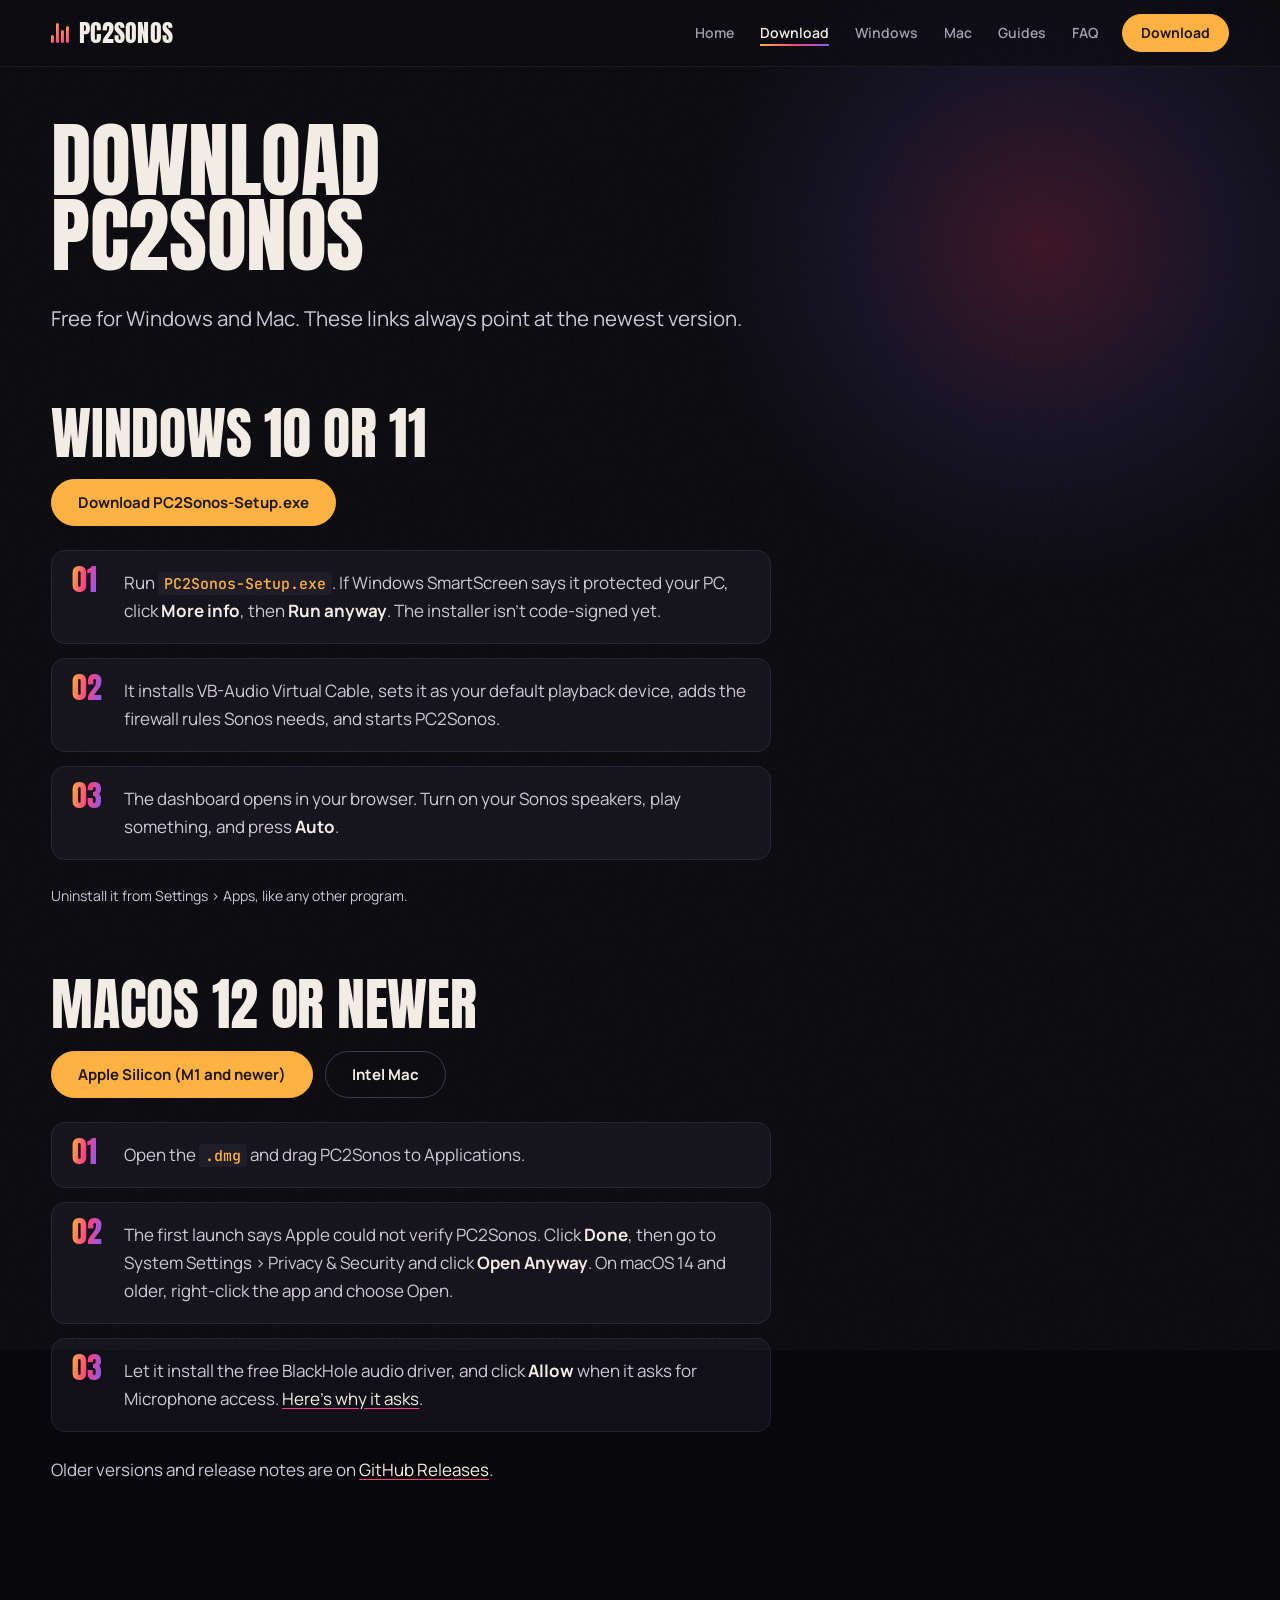
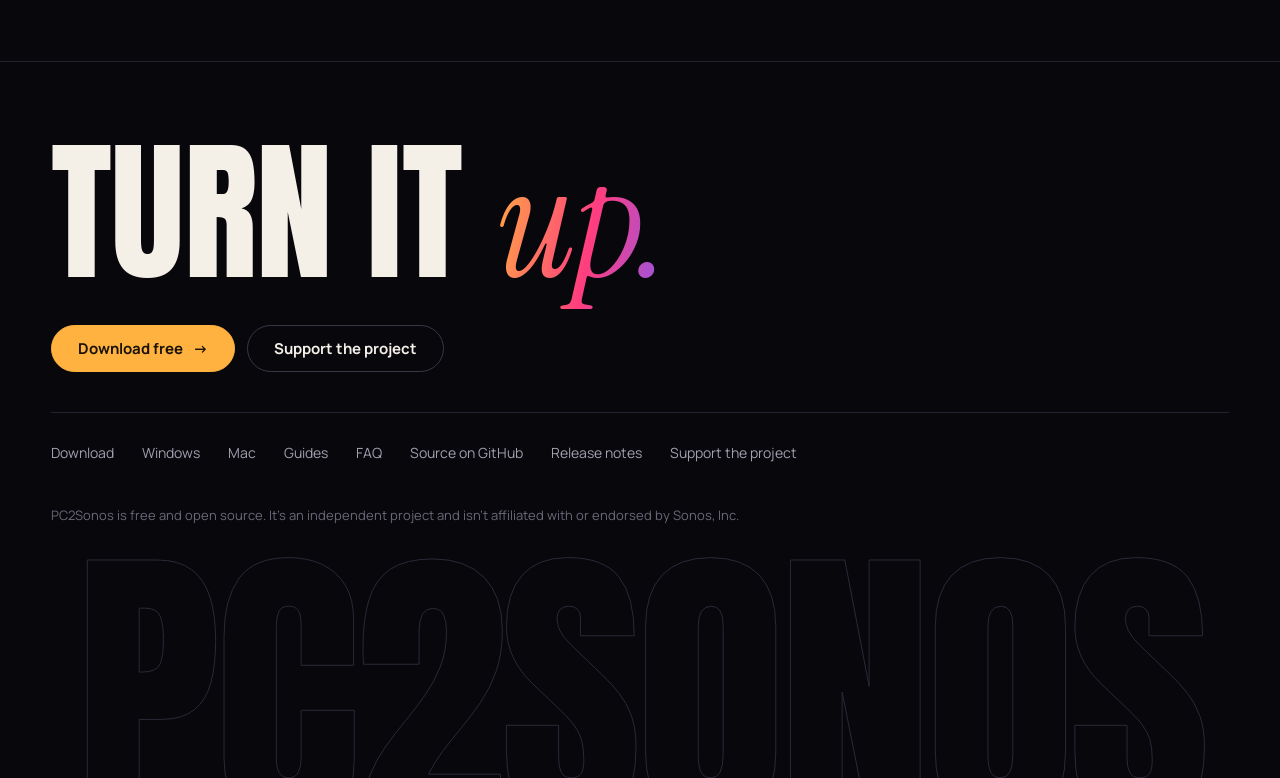
==== commit 3e068d82: "Website: keep the ticker moving (slowly) when Reduce Motion is on Co-Authored-By: Claude Opus 5.5 (1" ====
--- a/docs/download.html
+++ b/docs/download.html
@@ -16,7 +16,7 @@
 <link rel="preconnect" href="https://fonts.googleapis.com">
 <link rel="preconnect" href="https://fonts.gstatic.com" crossorigin>
 <link rel="stylesheet" href="https://fonts.googleapis.com/css2?family=Anton&family=Instrument+Serif:ital@0;1&family=JetBrains+Mono:wght@500;600;700&family=Manrope:wght@400;500;600;700&display=swap">
-<link rel="stylesheet" href="style.css?v=7">
+<link rel="stylesheet" href="style.css?v=8">
 </head>
 <body>
 <header class="site"><div class="wrap">
--- a/docs/style.css
+++ b/docs/style.css
@@ -236,7 +236,7 @@
 .marquee span .s { font-size: 1.05em; }
 .marquee span::after { content: "\2726"; color: var(--magenta); font-size: .6em; }
 @keyframes slide { to { transform: translateX(-50%); } }
-@media (prefers-reduced-motion: reduce) { .marquee .track { animation: none; } }
+@media (prefers-reduced-motion: reduce) { .marquee .track { animation-duration: 70s; } }
 
 /* scroll-lit statement */
 .statement { padding-block: 140px 60px; }
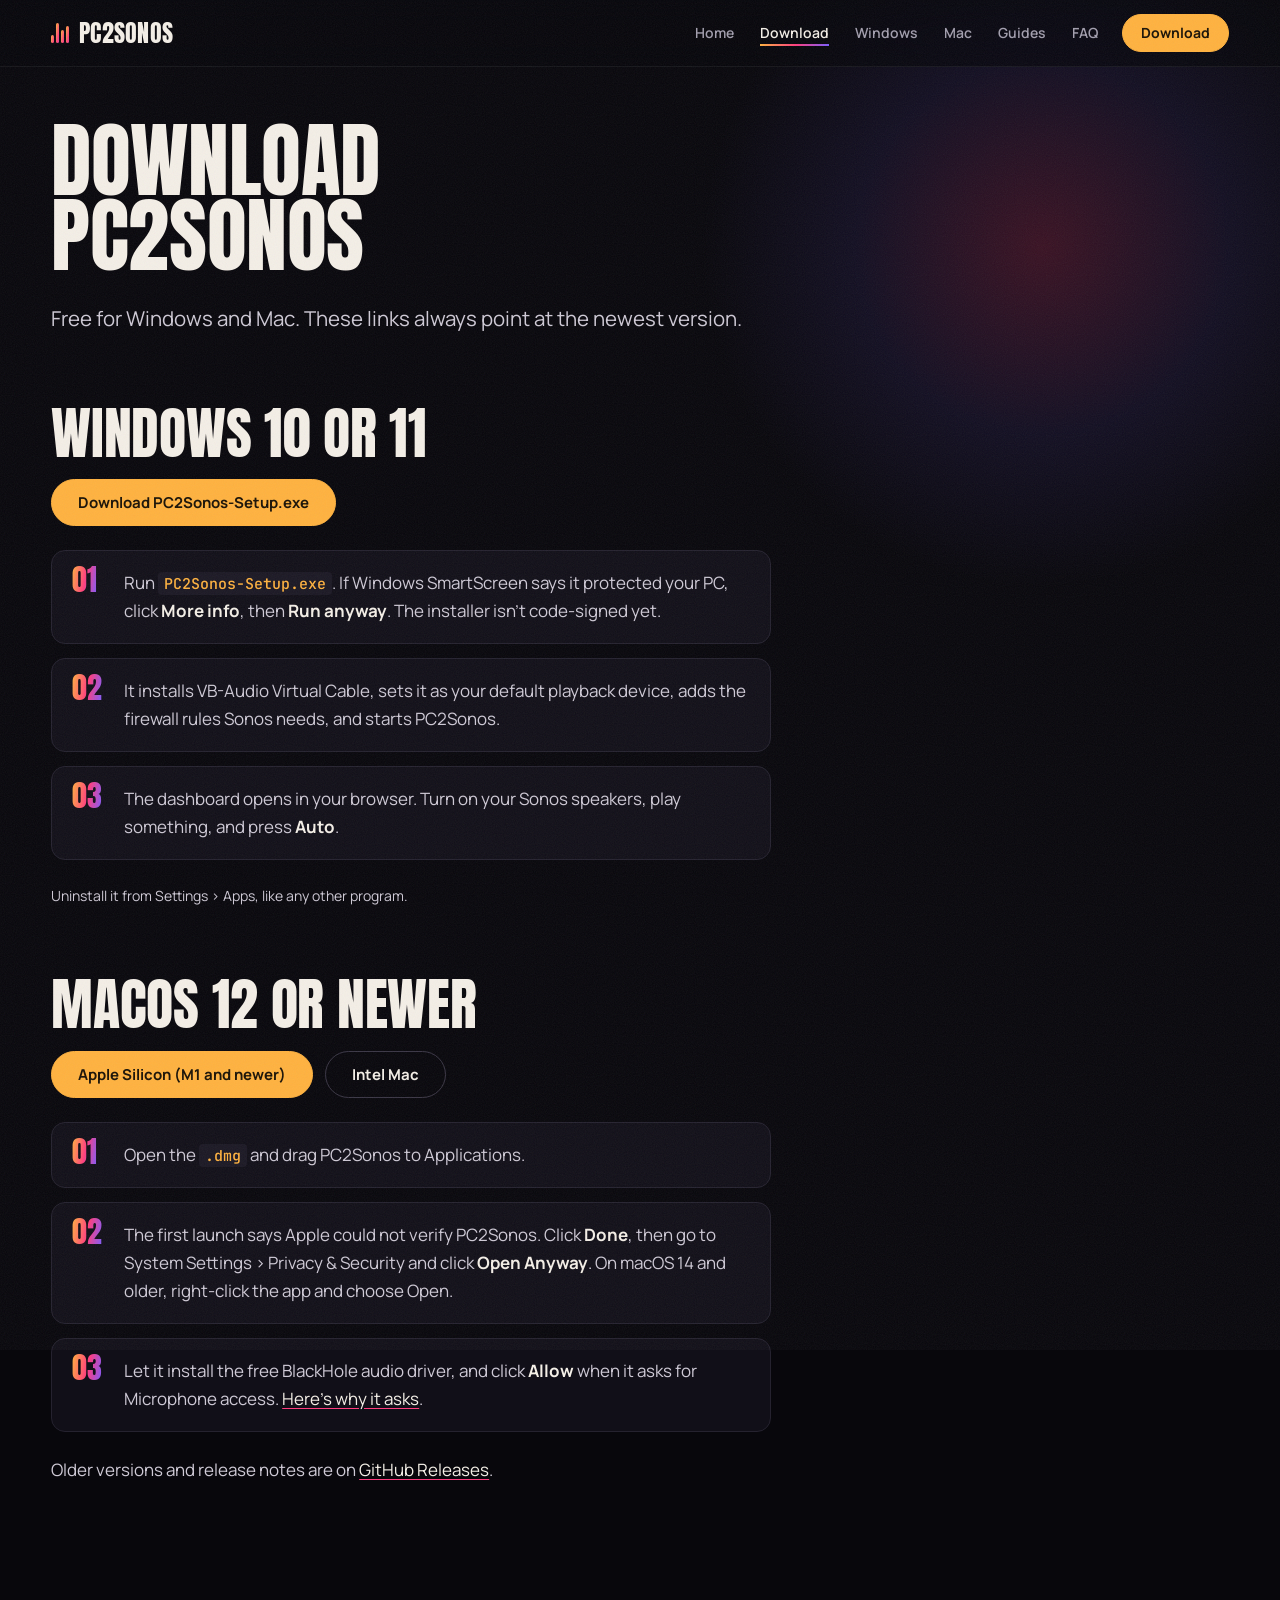
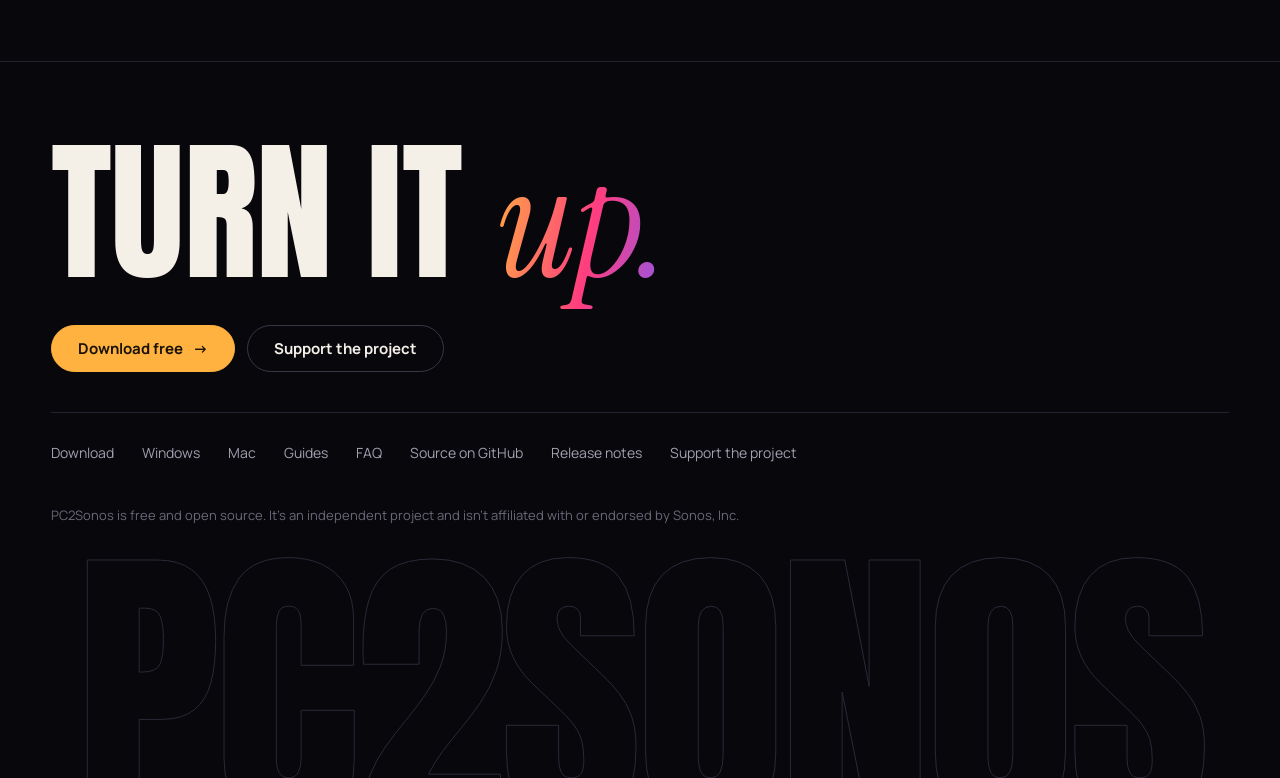
==== commit b2068b5e: "Website: run every animation even when Reduce Motion is on Co-Authored-By: Claude Opus 5.5 (1M conte" ====
--- a/docs/download.html
+++ b/docs/download.html
@@ -16,7 +16,7 @@
 <link rel="preconnect" href="https://fonts.googleapis.com">
 <link rel="preconnect" href="https://fonts.gstatic.com" crossorigin>
 <link rel="stylesheet" href="https://fonts.googleapis.com/css2?family=Anton&family=Instrument+Serif:ital@0;1&family=JetBrains+Mono:wght@500;600;700&family=Manrope:wght@400;500;600;700&display=swap">
-<link rel="stylesheet" href="style.css?v=8">
+<link rel="stylesheet" href="style.css?v=9">
 </head>
 <body>
 <header class="site"><div class="wrap">
--- a/docs/style.css
+++ b/docs/style.css
@@ -27,7 +27,6 @@
 }
 * { box-sizing: border-box; }
 html { -webkit-text-size-adjust: 100%; scroll-behavior: smooth; overflow-x: clip; }
-@media (prefers-reduced-motion: reduce) { html { scroll-behavior: auto; } }
 body {
   margin: 0;
   background: var(--ink);
@@ -42,7 +41,6 @@
   animation: grain 1.2s steps(6) infinite;
 }
 @keyframes grain { 0%{transform:translate(0,0)} 20%{transform:translate(-3%,2%)} 40%{transform:translate(2%,-3%)} 60%{transform:translate(-2%,-1%)} 80%{transform:translate(3%,3%)} 100%{transform:translate(0,0)} }
-@media (prefers-reduced-motion: reduce) { body::before { animation: none; } }
 
 a { color: var(--bone); text-decoration-color: var(--magenta); text-underline-offset: 3px; }
 a:hover { color: var(--amber); }
@@ -111,7 +109,6 @@
 .brand-mark i:nth-child(4) { height: 85%; animation-delay: -.8s; }
 @keyframes eq { from { transform: scaleY(.35); } to { transform: scaleY(1); } }
 .brand-mark i { transform-origin: bottom; }
-@media (prefers-reduced-motion: reduce) { .brand-mark i { animation: none; } }
 nav { display: flex; gap: 4px 26px; flex-wrap: wrap; margin-left: auto; }
 nav a { color: var(--dim); text-decoration: none; font: 600 14px/1 var(--f-body); padding-block: 6px; position: relative; }
 nav a::after { content: ""; position: absolute; left: 0; right: 0; bottom: 0; height: 2px; background: var(--signal); transform: scaleX(0); transform-origin: left; transition: transform .25s; }
@@ -211,7 +208,6 @@
 .seal .core b { display: block; font: 400 36px/.9 var(--f-display); }
 .seal .core small { font: 700 9px/1 var(--f-mono); letter-spacing: .18em; }
 @keyframes spin { to { transform: rotate(360deg); } }
-@media (prefers-reduced-motion: reduce) { .seal svg { animation: none; } }
 @media (max-width: 720px) { .seal { width: 108px; height: 108px; top: 96px; } .seal .core { inset: 25px; } .seal .core b { font-size: 26px; } .seal text { font-size: 13px; } }
 
 .hero-meta { display: flex; justify-content: space-between; gap: 16px; flex-wrap: wrap; padding-block: 22px; margin-top: 40px; border-top: 1px solid rgba(255,255,255,.08); font: 600 11px/1 var(--f-mono); letter-spacing: .24em; text-transform: uppercase; color: var(--faint); }
@@ -236,7 +232,6 @@
 .marquee span .s { font-size: 1.05em; }
 .marquee span::after { content: "\2726"; color: var(--magenta); font-size: .6em; }
 @keyframes slide { to { transform: translateX(-50%); } }
-@media (prefers-reduced-motion: reduce) { .marquee .track { animation-duration: 70s; } }
 
 /* scroll-lit statement */
 .statement { padding-block: 140px 60px; }
@@ -306,7 +301,6 @@
 
 .reveal { transition: transform .9s cubic-bezier(.2,.7,.2,1), opacity .9s; }
 .js .reveal.pre { transform: translateY(28px); opacity: .001; }
-@media (prefers-reduced-motion: reduce) { .reveal { transition: none; } .js .reveal.pre { transform: none; opacity: 1; } }
 
 /* inner-page atmosphere */
 main { position: relative; isolation: isolate; }
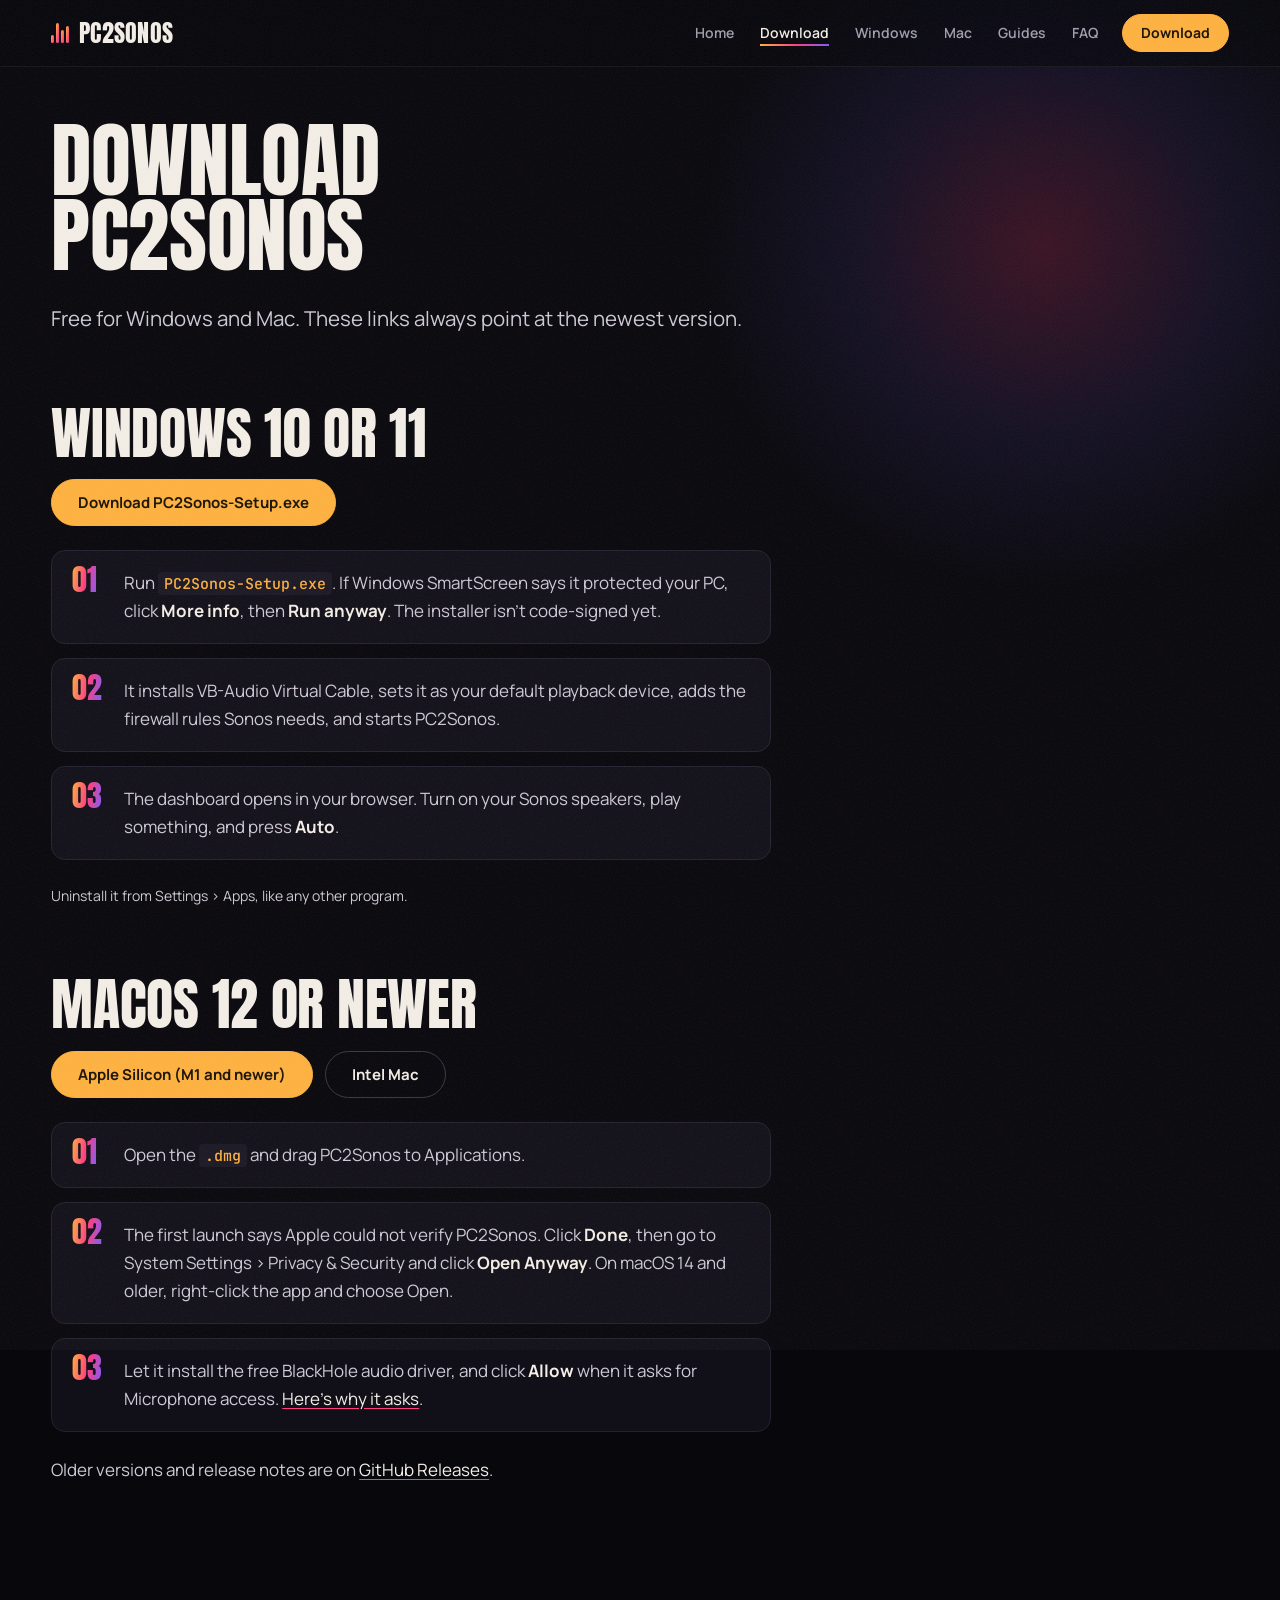
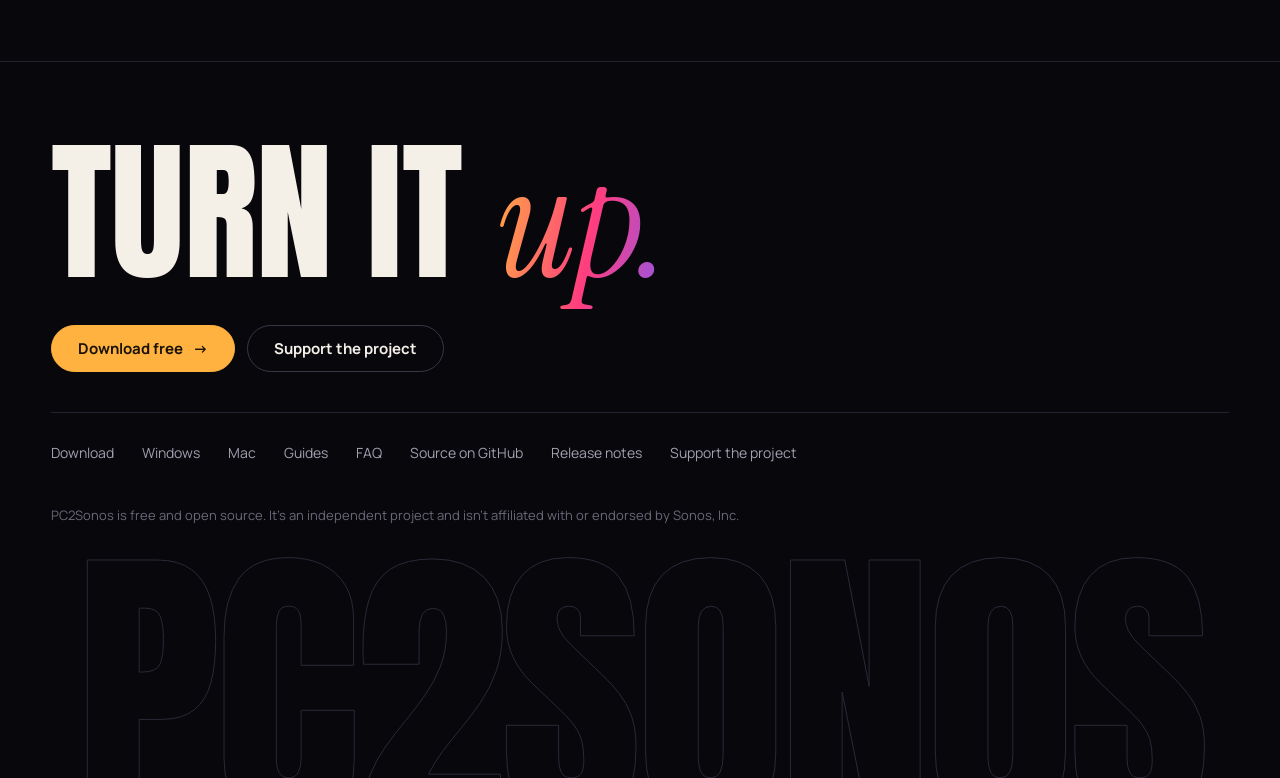
==== commit 53c5d8df: "Website: play the beat through audio elements so phones start it on the first tap; move setup steps " ====
--- a/docs/download.html
+++ b/docs/download.html
@@ -16,7 +16,7 @@
 <link rel="preconnect" href="https://fonts.googleapis.com">
 <link rel="preconnect" href="https://fonts.gstatic.com" crossorigin>
 <link rel="stylesheet" href="https://fonts.googleapis.com/css2?family=Anton&family=Instrument+Serif:ital@0;1&family=JetBrains+Mono:wght@500;600;700&family=Manrope:wght@400;500;600;700&display=swap">
-<link rel="stylesheet" href="style.css?v=9">
+<link rel="stylesheet" href="style.css?v=11">
 </head>
 <body>
 <header class="site"><div class="wrap">
--- a/docs/style.css
+++ b/docs/style.css
@@ -310,3 +310,12 @@
 }
 .article h1 { font-size: clamp(44px, 6.4vw, 92px); max-width: 15ch; }
 .article h1 + p.lead { margin-top: 28px; }
+
+/* hero sync toggle */
+.hero-mix { grid-column: 1 / -1; display: flex; flex-wrap: wrap; align-items: center; gap: 12px 20px; }
+.hero-mix .hint { color: var(--dim); font-size: 14px; }
+.hero-mix .hint.gone { display: none; }
+.switch .sync-lbl { min-width: 7.5em; text-align: left; }
+.switch[aria-checked="false"] .sync-lbl { color: var(--magenta); }
+section.block.steps-top { padding-top: 48px; }
+.steps-top .how { margin-top: 20px; }
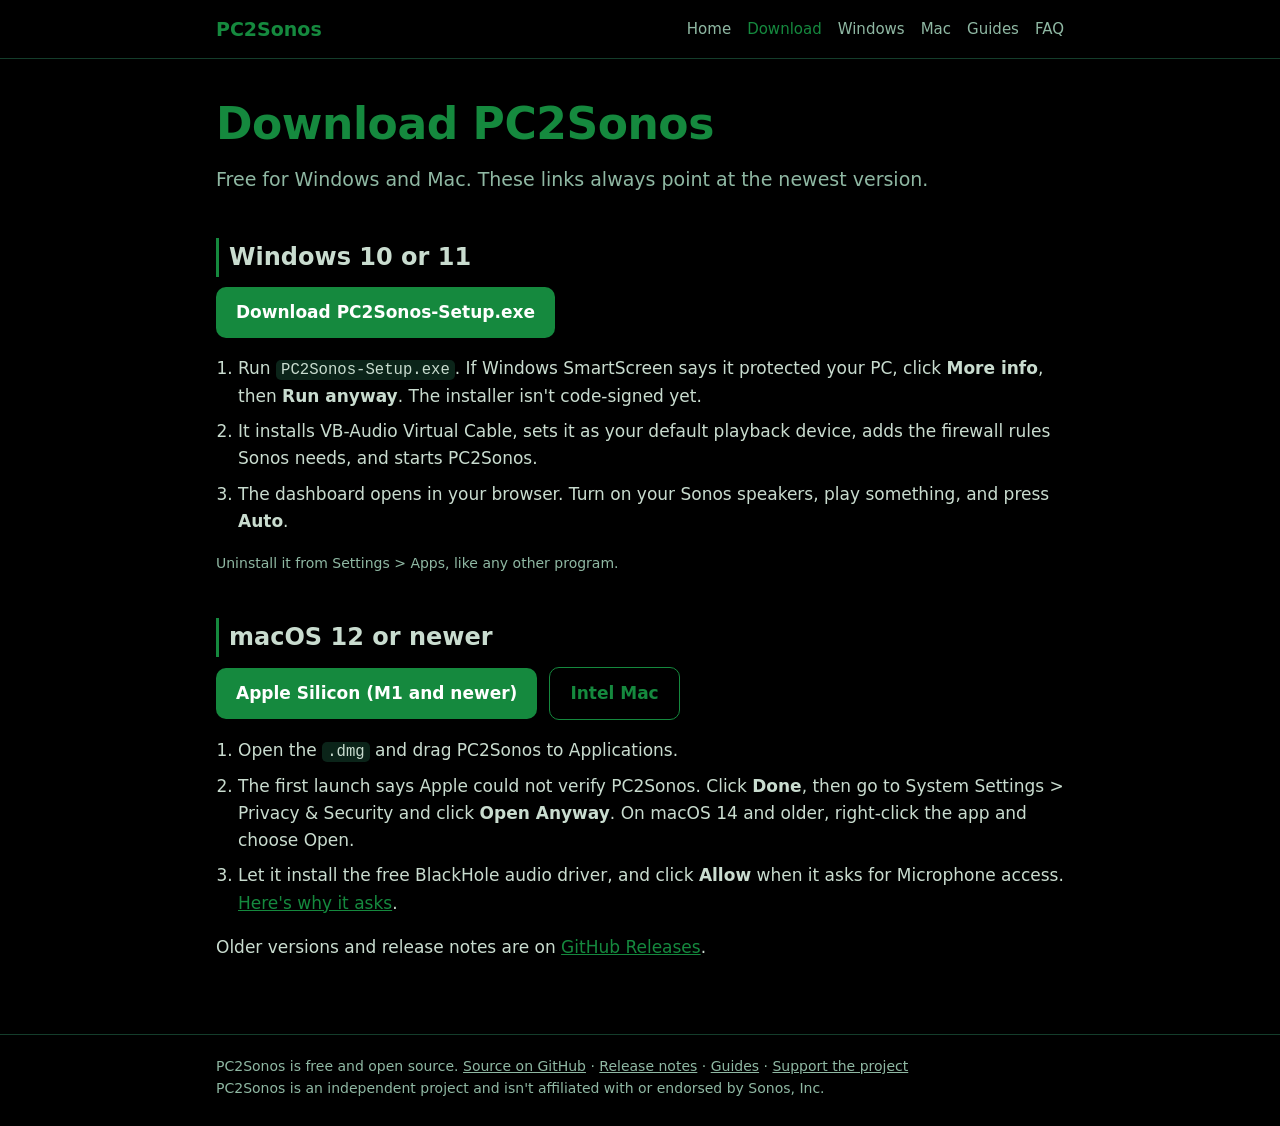
==== commit 281122bf: "Merge remote-tracking branch 'origin/main' into claude/project-thread-g6cob4" ====
--- a/docs/download.html
+++ b/docs/download.html
@@ -13,18 +13,14 @@
 <meta property="og:url" content="https://austinshu.github.io/PC2Sonos/download.html">
 <meta name="twitter:card" content="summary">
 <meta name="theme-color" content="#000000">
-<link rel="preconnect" href="https://fonts.googleapis.com">
-<link rel="preconnect" href="https://fonts.gstatic.com" crossorigin>
-<link rel="stylesheet" href="https://fonts.googleapis.com/css2?family=Anton&family=Instrument+Serif:ital@0;1&family=JetBrains+Mono:wght@500;600;700&family=Manrope:wght@400;500;600;700&display=swap">
-<link rel="stylesheet" href="style.css?v=11">
+<link rel="stylesheet" href="style.css?v=6">
 </head>
 <body>
 <header class="site"><div class="wrap">
-  <a class="brand" href="index.html"><span class="brand-mark" aria-hidden="true"><i></i><i></i><i></i><i></i></span>PC2Sonos</a>
+  <a class="brand" href="index.html">PC2Sonos</a>
   <nav><a href="index.html">Home</a><a href="download.html" aria-current="page">Download</a><a href="windows.html">Windows</a><a href="mac.html">Mac</a><a href="guides.html">Guides</a><a href="faq.html">FAQ</a></nav>
-  <a class="btn sm" href="download.html">Download</a>
 </div></header>
-<main><div class="wrap"><div class="article">
+<main><div class="wrap">
 
 <h1>Download PC2Sonos</h1>
 <p class="lead">Free for Windows and Mac. These links always point at the newest version.</p>
@@ -51,17 +47,13 @@
 
 <p>Older versions and release notes are on <a href="https://github.com/Austinshu/PC2Sonos/releases">GitHub Releases</a>.</p>
 
-</div></div></main>
-<footer class="site">
-<div class="wrap">
-  <div class="foot-cta">
-    <p class="display">Turn it <em class="s">up.</em></p>
-    <div class="buttons" style="margin:0"><a class="btn" href="download.html">Download free <span class="arr" aria-hidden="true">&rarr;</span></a><a class="btn secondary" href="https://buy.stripe.com/eVq7sF9Iv4LjfeM4JScbC01">Support the project</a></div>
-  </div>
-  <div class="foot-links"><a href="download.html">Download</a><a href="windows.html">Windows</a><a href="mac.html">Mac</a><a href="guides.html">Guides</a><a href="faq.html">FAQ</a><a href="https://github.com/Austinshu/PC2Sonos">Source on GitHub</a><a href="https://github.com/Austinshu/PC2Sonos/releases">Release notes</a><a href="https://buy.stripe.com/eVq7sF9Iv4LjfeM4JScbC01">Support the project</a></div>
-  <p class="foot-legal">PC2Sonos is free and open source. It's an independent project and isn't affiliated with or endorsed by Sonos, Inc.</p>
-</div>
-<div class="foot-word" aria-hidden="true">PC2Sonos</div>
-</footer>
+</div></main>
+<footer class="site"><div class="wrap">
+  PC2Sonos is free and open source. <a href="https://github.com/Austinshu/PC2Sonos">Source on GitHub</a> ·
+  <a href="https://github.com/Austinshu/PC2Sonos/releases">Release notes</a> ·
+  <a href="guides.html">Guides</a> ·
+  <a href="https://buy.stripe.com/eVq7sF9Iv4LjfeM4JScbC01">Support the project</a><br>
+  PC2Sonos is an independent project and isn't affiliated with or endorsed by Sonos, Inc.
+</div></footer>
 </body>
 </html>
--- a/docs/style.css
+++ b/docs/style.css
@@ -1,321 +1,70 @@
-/* PC2Sonos — "one beat" identity.
-   Layout: dark stage, huge condensed headlines paired with italic serif words,
-   a hot signal gradient (amber > magenta > violet) used only on those words and the waveforms. */
 :root {
   color-scheme: dark;
-  --ink: #08070c;          /* page ground, violet-biased black */
-  --ink-2: #110f18;        /* raised surfaces */
-  --ink-3: #1b1824;        /* lines on raised surfaces */
-  --bone: #f4efe7;         /* headline + body text */
-  --dim: #a39fae;          /* secondary text */
-  --faint: #6c6878;        /* labels, meta */
-  --line: #25222f;
-  --amber: #ffb23f;
-  --magenta: #ff3d7f;
-  --violet: #7b5cff;
-  --signal: linear-gradient(100deg, var(--amber) 0%, var(--magenta) 52%, var(--violet) 100%);
-  --on-amber: #1a1206;
-
-  --f-display: "Anton", "Impact", "Haettenschweiler", "Arial Narrow Bold", sans-serif;
-  --f-serif: "Instrument Serif", "Iowan Old Style", "Palatino", Georgia, serif;
-  --f-body: "Manrope", system-ui, -apple-system, "Segoe UI", Roboto, sans-serif;
-  --f-mono: "JetBrains Mono", ui-monospace, "SFMono-Regular", Consolas, monospace;
-
-  --gutter: clamp(16px, 4vw, 64px);
-  --max: 1320px;
-  --read: 720px;
+  --bg: #000000;
+  --bg-soft: #07120d;
+  --text: #c9dccf;
+  --muted: #8fb8a3;
+  --line: #143d2b;
+  --accent: #15893e;
+  --accent-text: #ffffff;
+  --code: #0b2419;
 }
 * { box-sizing: border-box; }
-html { -webkit-text-size-adjust: 100%; scroll-behavior: smooth; overflow-x: clip; }
+html { -webkit-text-size-adjust: 100%; }
 body {
   margin: 0;
-  background: var(--ink);
-  color: var(--bone);
-  font: 400 17px/1.65 var(--f-body);
-  overflow-x: clip;
+  background: var(--bg);
+  color: var(--text);
+  font: 17px/1.6 system-ui, -apple-system, "Segoe UI", Roboto, sans-serif;
 }
-/* film grain over everything */
-body::before {
-  content: ""; position: fixed; inset: -50%; z-index: 100; pointer-events: none; opacity: .07;
-  background-image: url("data:image/svg+xml,%3Csvg xmlns='http://www.w3.org/2000/svg' width='160' height='160'%3E%3Cfilter id='n'%3E%3CfeTurbulence type='fractalNoise' baseFrequency='.9' numOctaves='3' stitchTiles='stitch'/%3E%3C/filter%3E%3Crect width='100%25' height='100%25' filter='url(%23n)'/%3E%3C/svg%3E");
-  animation: grain 1.2s steps(6) infinite;
+a { color: var(--accent); }
+.wrap { max-width: 880px; margin: 0 auto; padding: 0 16px; }
+header.site {
+  border-bottom: 1px solid var(--line);
 }
-@keyframes grain { 0%{transform:translate(0,0)} 20%{transform:translate(-3%,2%)} 40%{transform:translate(2%,-3%)} 60%{transform:translate(-2%,-1%)} 80%{transform:translate(3%,3%)} 100%{transform:translate(0,0)} }
-
-a { color: var(--bone); text-decoration-color: var(--magenta); text-underline-offset: 3px; }
-a:hover { color: var(--amber); }
-:focus-visible { outline: 2px solid var(--amber); outline-offset: 3px; border-radius: 4px; }
-::selection { background: var(--magenta); color: #fff; }
-
-.wrap { max-width: var(--max); margin: 0 auto; padding-inline: var(--gutter); }
-
-/* ---------- type ---------- */
-h1, h2, .display {
-  font-family: var(--f-display); font-weight: 400; text-transform: uppercase;
-  letter-spacing: -0.005em; line-height: .92; text-wrap: balance; margin: 0;
+header.site .wrap {
+  display: flex; align-items: center; justify-content: space-between;
+  gap: 12px; flex-wrap: wrap; padding-top: 14px; padding-bottom: 14px;
 }
-h1 { font-size: clamp(44px, 8vw, 112px); }
-h2 { font-size: clamp(36px, 5.6vw, 80px); margin: 96px 0 20px; }
-h3 { font: 700 20px/1.3 var(--f-body); margin: 36px 0 8px; letter-spacing: -0.01em; text-wrap: balance; }
-em.s, .s {
-  font-family: var(--f-serif); font-style: italic; font-weight: 400; text-transform: none;
-  letter-spacing: -0.01em; background: var(--signal); -webkit-background-clip: text; background-clip: text;
-  color: transparent; padding-right: .08em;
+.brand { font-weight: 700; font-size: 19px; color: var(--accent); text-decoration: none; }
+nav a { color: var(--muted); text-decoration: none; margin-left: 18px; font-size: 15px; }
+nav a:first-child { margin-left: 0; }
+nav a:hover, nav a[aria-current] { color: var(--accent); }
+main { padding: 40px 0 56px; }
+h1 { color: var(--accent); font-size: clamp(30px, 6vw, 44px); line-height: 1.15; margin: 0 0 14px; letter-spacing: -0.01em; }
+h2 { font-size: 24px; margin: 44px 0 10px; }
+h3 { font-size: 18px; margin: 26px 0 6px; }
+p.lead { font-size: 19px; color: var(--muted); margin: 0 0 24px; max-width: 42em; }
+.btn {
+  display: inline-block; background: var(--accent); color: var(--accent-text);
+  padding: 12px 20px; border-radius: 10px; font-weight: 600; text-decoration: none;
 }
-.eyebrow {
-  display: inline-flex; align-items: center; gap: 12px;
-  font: 600 12px/1 var(--f-mono); letter-spacing: .22em; text-transform: uppercase; color: var(--amber);
-}
-.eyebrow::before { content: ""; width: 28px; height: 1px; background: currentColor; }
-p.lead { font-size: clamp(18px, 1.6vw, 21px); color: var(--dim); margin: 24px 0 32px; max-width: 40em; }
-p.lead strong { color: var(--bone); }
-code { font: 500 .88em var(--f-mono); background: var(--ink-3); color: var(--amber); padding: 2px 6px; border-radius: 4px; }
-strong { color: var(--bone); font-weight: 700; }
-
-/* ---------- buttons ---------- */
-.buttons { display: flex; gap: 12px; flex-wrap: wrap; align-items: center; margin: 20px 0; }
-.btn {
-  position: relative; display: inline-flex; align-items: center; gap: 10px;
-  background: var(--amber); color: var(--on-amber); border: 1px solid var(--amber);
-  padding: 15px 26px; border-radius: 999px; font: 700 15px/1 var(--f-body);
-  text-decoration: none; transition: transform .2s, box-shadow .3s, background .2s;
-}
-.btn:hover { color: var(--on-amber); transform: translateY(-2px); box-shadow: 0 10px 40px -8px rgba(255,120,80,.6); background: #ffc266; }
-.btn.secondary { background: transparent; color: var(--bone); border-color: #3a3645; }
-.btn.secondary:hover { border-color: var(--bone); box-shadow: none; }
-.btn.sm { padding: 11px 18px; font-size: 14px; }
-.btn .arr { transition: transform .2s; }
-.btn:hover .arr { transform: translateX(4px); }
-.note { color: var(--faint); font-size: 14px; margin-top: 8px; }
-.note a { color: var(--dim); }
-
-/* ---------- header ---------- */
-header.site {
-  position: sticky; top: env(safe-area-inset-top, 0px); z-index: 50;
-  background: rgba(8,7,12,.72); backdrop-filter: blur(14px) saturate(1.4); -webkit-backdrop-filter: blur(14px) saturate(1.4);
-  border-bottom: 1px solid rgba(255,255,255,.06);
-}
-header.site .wrap { display: flex; align-items: center; gap: 24px; padding-block: 14px; }
-.brand {
-  display: inline-flex; align-items: center; gap: 10px; flex-shrink: 0;
-  font: 400 24px/1 var(--f-display); letter-spacing: .01em; text-transform: uppercase; color: var(--bone); text-decoration: none;
-}
-.brand:hover { color: var(--bone); }
-.brand-mark { display: inline-flex; align-items: flex-end; gap: 2px; height: 20px; }
-.brand-mark i { width: 3px; border-radius: 2px; background: var(--signal); background-size: 200% 100%; animation: eq 1s ease-in-out infinite alternate; }
-.brand-mark i:nth-child(1) { height: 40%; animation-delay: -.2s; }
-.brand-mark i:nth-child(2) { height: 100%; animation-delay: -.6s; }
-.brand-mark i:nth-child(3) { height: 65%; animation-delay: -.4s; }
-.brand-mark i:nth-child(4) { height: 85%; animation-delay: -.8s; }
-@keyframes eq { from { transform: scaleY(.35); } to { transform: scaleY(1); } }
-.brand-mark i { transform-origin: bottom; }
-nav { display: flex; gap: 4px 26px; flex-wrap: wrap; margin-left: auto; }
-nav a { color: var(--dim); text-decoration: none; font: 600 14px/1 var(--f-body); padding-block: 6px; position: relative; }
-nav a::after { content: ""; position: absolute; left: 0; right: 0; bottom: 0; height: 2px; background: var(--signal); transform: scaleX(0); transform-origin: left; transition: transform .25s; }
-nav a:hover, nav a[aria-current] { color: var(--bone); }
-nav a:hover::after, nav a[aria-current]::after { transform: scaleX(1); }
-@media (max-width: 860px) {
-  header.site .wrap { flex-wrap: wrap; gap: 10px 16px; }
-  header.site .btn { margin-left: auto; }
-  nav { order: 3; width: 100%; margin-left: 0; flex-wrap: nowrap; overflow-x: auto; gap: 22px; scrollbar-width: none; }
-  nav::-webkit-scrollbar { display: none; }
-  nav a { white-space: nowrap; }
-}
-
-/* ---------- inner pages ---------- */
-main { padding-block: 56px 40px; }
-.page-head { padding-block: 40px 8px; position: relative; }
-.page-head h1 { max-width: 16ch; }
-.page-head::after {
-  content: ""; position: absolute; right: -10%; top: -120px; width: 620px; height: 620px; max-width: 80vw; z-index: -1;
-  background: radial-gradient(closest-side, rgba(255,61,127,.22), rgba(123,92,255,.08) 55%, transparent); filter: blur(10px);
-}
-.article { max-width: var(--read); }
-.article h2 { font-size: clamp(32px, 4.4vw, 56px); margin-top: 72px; }
-.article p, .article li { color: #cfcad6; }
-.article > p { max-width: 65ch; }
-.crumbs { font: 500 12px/1.4 var(--f-mono); letter-spacing: .14em; text-transform: uppercase; color: var(--faint); margin: 0 0 24px; }
-.crumbs a { color: var(--dim); text-decoration: none; }
-.crumbs a:hover { color: var(--amber); }
-
-ol.steps { list-style: none; counter-reset: s; padding: 0; margin: 24px 0; display: grid; gap: 14px; }
-ol.steps li { counter-increment: s; position: relative; padding: 18px 20px 18px 72px; background: var(--ink-2); border: 1px solid var(--line); border-radius: 14px; }
-ol.steps li::before {
-  content: counter(s, decimal-leading-zero); position: absolute; left: 20px; top: 14px;
-  font: 400 30px/1 var(--f-display); background: var(--signal); -webkit-background-clip: text; background-clip: text; color: transparent;
-}
-
-.grid { display: grid; grid-template-columns: repeat(auto-fill, minmax(min(100%, 300px), 1fr)); gap: 14px; margin-top: 28px; }
-.card { position: relative; background: var(--ink-2); border: 1px solid var(--line); border-radius: 18px; padding: 24px; min-width: 0; overflow: hidden; }
-.card h3 { margin: 0 0 8px; font-size: 19px; }
-.card p { margin: 0; color: var(--dim); font-size: 15px; }
-a.card.link { display: block; text-decoration: none; color: var(--bone); transition: transform .25s, border-color .25s; }
-a.card.link::after { content: "\2197"; position: absolute; top: 20px; right: 22px; font-size: 20px; color: var(--faint); transition: color .2s, transform .25s; }
-a.card.link h3 { padding-right: 28px; }
-a.card.link:hover { transform: translateY(-4px); border-color: var(--magenta); }
-a.card.link:hover::after { color: var(--amber); transform: translate(3px,-3px); }
-
-details { border-bottom: 1px solid var(--line); padding: 22px 0; }
-details summary { cursor: pointer; list-style: none; display: flex; justify-content: space-between; gap: 20px; font: 700 clamp(17px, 1.6vw, 20px)/1.35 var(--f-body); }
-details summary::-webkit-details-marker { display: none; }
-details summary::after { content: "+"; font: 400 30px/.8 var(--f-display); color: var(--amber); transition: transform .3s; flex-shrink: 0; }
-details[open] summary::after { transform: rotate(45deg); color: var(--magenta); }
-details p { margin: 12px 0 0; color: var(--dim); max-width: 62ch; }
-
-.table { overflow-x: auto; margin: 24px 0; border: 1px solid var(--line); border-radius: 14px; }
-table { border-collapse: collapse; width: 100%; font-size: 15px; min-width: 560px; }
-th, td { text-align: left; padding: 14px 16px; border-bottom: 1px solid var(--line); vertical-align: top; }
-tr:last-child td { border-bottom: 0; }
-th { font: 600 12px/1.3 var(--f-mono); letter-spacing: .12em; text-transform: uppercase; color: var(--amber); background: var(--ink-2); }
-td { color: #cfcad6; }
-
-/* ---------- footer ---------- */
-footer.site { margin-top: 120px; border-top: 1px solid var(--line); overflow: hidden; }
-.foot-cta { padding-block: 80px 40px; display: grid; gap: 28px; }
-.foot-cta .display { font-size: clamp(56px, 12vw, 190px); }
-.foot-links { display: flex; flex-wrap: wrap; gap: 10px 28px; padding-block: 28px; border-top: 1px solid var(--line); font-size: 14px; }
-.foot-links a { color: var(--dim); text-decoration: none; }
-.foot-links a:hover { color: var(--amber); }
-.foot-legal { color: var(--faint); font-size: 13px; padding-bottom: 36px; }
-.foot-word {
-  font: 400 clamp(80px, 24vw, 380px)/.78 var(--f-display); text-transform: uppercase; letter-spacing: -.02em;
-  color: transparent; -webkit-text-stroke: 1px #2c2837; white-space: nowrap; text-align: center; margin-bottom: -.12em; user-select: none;
-}
-
-/* ================= HOME ================= */
-.hero { position: relative; min-height: min(880px, 100svh); display: flex; flex-direction: column; justify-content: flex-end; padding-block: 110px 0; isolation: isolate; }
-.hero-bg { position: absolute; inset: 0; z-index: -1; overflow: hidden; }
-.hero-bg canvas { width: 100%; height: 100%; display: block; }
-.hero-bg::after { content: ""; position: absolute; inset: 0; background: linear-gradient(180deg, rgba(8,7,12,.2) 0%, rgba(8,7,12,.35) 45%, var(--ink) 100%); }
-.glow { position: absolute; border-radius: 50%; filter: blur(80px); opacity: .5; pointer-events: none; }
-.glow.a { width: 520px; height: 520px; background: var(--magenta); left: -140px; top: 10%; opacity: .28; }
-.glow.b { width: 620px; height: 620px; background: var(--violet); right: -200px; top: -120px; opacity: .3; }
-.glow.c { width: 380px; height: 380px; background: var(--amber); right: 20%; bottom: 10%; opacity: .16; }
-
-.hero h1 { font-size: clamp(60px, 13.4vw, 216px); line-height: .84; }
-.hero h1 .row { display: flex; flex-wrap: wrap; align-items: baseline; column-gap: .22em; }
-.hero h1 .s { font-size: .9em; line-height: .9; }
-.hero-foot { display: grid; grid-template-columns: minmax(0, 1fr) auto; gap: 28px 40px; align-items: end; margin-top: 36px; }
-.hero-foot p.lead { margin: 0; max-width: 34em; }
-.hero-cta { display: flex; flex-direction: column; align-items: flex-end; gap: 10px; }
-.hero-cta .note { margin: 0; text-align: right; }
-@media (max-width: 820px) { .hero-foot { grid-template-columns: 1fr; } .hero-cta { align-items: flex-start; } .hero-cta .note { text-align: left; } }
-
-.seal { position: absolute; right: var(--gutter); top: 120px; width: 150px; height: 150px; }
-.seal svg { width: 100%; height: 100%; animation: spin 18s linear infinite; }
-.seal text { font: 700 10.5px var(--f-mono); letter-spacing: .28em; fill: var(--bone); }
-.seal .core { position: absolute; inset: 34px; border-radius: 50%; background: var(--signal); display: grid; place-items: center; text-align: center; color: #fff; box-shadow: 0 0 60px -6px rgba(255,61,127,.7); }
-.seal .core b { display: block; font: 400 36px/.9 var(--f-display); }
-.seal .core small { font: 700 9px/1 var(--f-mono); letter-spacing: .18em; }
-@keyframes spin { to { transform: rotate(360deg); } }
-@media (max-width: 720px) { .seal { width: 108px; height: 108px; top: 96px; } .seal .core { inset: 25px; } .seal .core b { font-size: 26px; } .seal text { font-size: 13px; } }
-
-.hero-meta { display: flex; justify-content: space-between; gap: 16px; flex-wrap: wrap; padding-block: 22px; margin-top: 40px; border-top: 1px solid rgba(255,255,255,.08); font: 600 11px/1 var(--f-mono); letter-spacing: .24em; text-transform: uppercase; color: var(--faint); }
-
-.sound {
-  display: inline-flex; align-items: center; gap: 10px; cursor: pointer;
-  background: rgba(255,255,255,.04); color: var(--bone); border: 1px solid #3a3645; border-radius: 999px;
-  padding: 10px 16px; font: 700 12px/1 var(--f-mono); letter-spacing: .18em; text-transform: uppercase;
-}
-.sound:hover { border-color: var(--bone); }
-.sound .bars { display: inline-flex; gap: 2px; align-items: flex-end; height: 12px; }
-.sound .bars i { width: 2px; height: 3px; background: var(--amber); border-radius: 1px; transition: height .2s; }
-.sound[aria-pressed="true"] .bars i { animation: eq .5s ease-in-out infinite alternate; height: 12px; transform-origin: bottom; }
-.sound[aria-pressed="true"] .bars i:nth-child(2) { animation-delay: -.2s; }
-.sound[aria-pressed="true"] .bars i:nth-child(3) { animation-delay: -.35s; }
-.sound[aria-pressed="true"] .bars i:nth-child(4) { animation-delay: -.1s; }
-
-/* marquee */
-.marquee { border-block: 1px solid var(--line); overflow: hidden; padding-block: 18px; background: var(--ink-2); transform: rotate(-1.4deg); margin: 40px -20px 0; }
-.marquee .track { display: flex; width: max-content; animation: slide 28s linear infinite; }
-.marquee span { font: 400 clamp(28px, 4vw, 52px)/1 var(--f-display); text-transform: uppercase; white-space: nowrap; padding-right: 40px; display: inline-flex; align-items: center; gap: 40px; }
-.marquee span .s { font-size: 1.05em; }
-.marquee span::after { content: "\2726"; color: var(--magenta); font-size: .6em; }
-@keyframes slide { to { transform: translateX(-50%); } }
-
-/* scroll-lit statement */
-.statement { padding-block: 140px 60px; }
-.statement p { font: 400 clamp(30px, 4.6vw, 68px)/1.08 var(--f-display); text-transform: uppercase; margin: 0; max-width: 20ch; text-wrap: balance; }
-.statement p .w { opacity: .22; transition: opacity .35s; }
-.statement p .w.on { opacity: 1; }
-.statement p .s { text-transform: none; }
-
-/* echo lab */
-.lab { position: relative; margin-top: 60px; border: 1px solid var(--line); border-radius: 28px; background: radial-gradient(120% 90% at 100% 0%, rgba(123,92,255,.16), transparent 60%), var(--ink-2); padding: clamp(22px, 4vw, 48px); overflow: hidden; }
-.lab-head { display: grid; grid-template-columns: minmax(0, 1fr) auto; gap: 24px; align-items: end; }
-.lab-head h2 { margin: 12px 0 0; }
-.lab-head p { color: var(--dim); max-width: 44ch; margin: 16px 0 0; }
-@media (max-width: 820px) { .lab-head { grid-template-columns: 1fr; } }
-.readout { text-align: right; font-family: var(--f-mono); }
-.readout .num { font: 400 clamp(56px, 8vw, 110px)/.9 var(--f-display); font-variant-numeric: tabular-nums; display: block; transition: color .4s; }
-.readout .unit { font-size: 12px; letter-spacing: .2em; color: var(--faint); text-transform: uppercase; }
-.lab.synced .readout .num { background: var(--signal); -webkit-background-clip: text; background-clip: text; color: transparent; }
-@media (max-width: 820px) { .readout { text-align: left; } }
-.lanes { margin-top: 36px; display: grid; gap: 10px; }
-.lane { display: grid; grid-template-columns: 110px minmax(0, 1fr); gap: 16px; align-items: center; }
-.lane label { font: 700 11px/1.3 var(--f-mono); letter-spacing: .18em; text-transform: uppercase; color: var(--dim); }
-.lane canvas { width: 100%; height: 86px; display: block; border-radius: 12px; background: rgba(0,0,0,.35); border: 1px solid var(--line); }
-@media (max-width: 560px) { .lane { grid-template-columns: 1fr; gap: 6px; } .lane canvas { height: 64px; } }
-.lab-controls { display: flex; flex-wrap: wrap; gap: 14px; align-items: center; margin-top: 28px; }
-.switch { display: inline-flex; align-items: center; gap: 14px; cursor: pointer; background: none; border: 0; color: var(--bone); padding: 0; font: 700 15px var(--f-body); }
-.switch .knob { width: 74px; height: 40px; border-radius: 99px; background: #2a2635; position: relative; transition: background .35s; border: 1px solid #3a3645; }
-.switch .knob::after { content: ""; position: absolute; left: 4px; top: 4px; width: 30px; height: 30px; border-radius: 50%; background: var(--bone); transition: transform .35s cubic-bezier(.5,1.6,.4,1); }
-.switch[aria-checked="true"] .knob { background: var(--signal); border-color: transparent; }
-.switch[aria-checked="true"] .knob::after { transform: translateX(34px); }
-.lab .fine { color: var(--faint); font-size: 13px; margin: 18px 0 0; }
-
-/* features */
-.features { margin-top: 20px; border-top: 1px solid var(--line); }
-.feat { position: relative; display: grid; grid-template-columns: 150px minmax(0, 1.1fr) minmax(0, 1fr); gap: 12px 32px; align-items: baseline; padding-block: 30px; border-bottom: 1px solid var(--line); isolation: isolate; }
-.feat::before { content: ""; position: absolute; inset: 0 calc(-1 * var(--gutter)); z-index: -1; background: linear-gradient(90deg, rgba(255,178,63,.10), rgba(255,61,127,.10), rgba(123,92,255,.06)); opacity: 0; transition: opacity .35s; }
-.feat:hover::before { opacity: 1; }
-.feat .tag { font: 600 11px/1.4 var(--f-mono); letter-spacing: .2em; text-transform: uppercase; color: var(--amber); }
-.feat h3 { margin: 0; font: 400 clamp(32px, 4vw, 58px)/.95 var(--f-display); text-transform: uppercase; transition: transform .35s; }
-.feat:hover h3 { transform: translateX(10px); }
-.feat p { margin: 0; color: var(--dim); }
-@media (max-width: 820px) { .feat { grid-template-columns: 1fr; } }
-
-/* stats */
-.stats { display: grid; grid-template-columns: repeat(4, minmax(0, 1fr)); margin-top: 100px; border-block: 1px solid var(--line); }
-.stat { padding: 34px 24px 30px; border-left: 1px solid var(--line); min-width: 0; }
-.stat:first-child { border-left: 0; padding-left: 0; }
-.stat b { display: block; font: 400 clamp(56px, 7vw, 108px)/.88 var(--f-display); font-variant-numeric: tabular-nums; }
-.stat b .s { font-size: .6em; }
-.stat span { display: block; margin-top: 12px; font: 600 11px/1.5 var(--f-mono); letter-spacing: .16em; text-transform: uppercase; color: var(--faint); }
-@media (max-width: 820px) { .stats { grid-template-columns: repeat(2, minmax(0, 1fr)); } .stat:nth-child(3) { border-left: 0; padding-left: 0; } .stat:nth-child(n+3) { border-top: 1px solid var(--line); } }
-
-/* how it works */
-.how { display: grid; grid-template-columns: repeat(3, minmax(0, 1fr)); gap: 14px; margin-top: 28px; }
-.how li { list-style: none; background: var(--ink-2); border: 1px solid var(--line); border-radius: 22px; padding: 28px; min-width: 0; }
-.how { padding: 0; }
-.how .n { font: 400 88px/.8 var(--f-display); background: var(--signal); -webkit-background-clip: text; background-clip: text; color: transparent; display: block; margin-bottom: 26px; }
-.how h3 { margin: 0 0 8px; font-size: 21px; }
-.how p { margin: 0; color: var(--dim); font-size: 15px; }
-@media (max-width: 820px) { .how { grid-template-columns: 1fr; } }
-
-.split { display: grid; grid-template-columns: minmax(0, 1fr) minmax(0, 1.4fr); gap: 48px; align-items: start; }
-.split h2 { margin-top: 0; }
-@media (max-width: 900px) { .split { grid-template-columns: 1fr; gap: 12px; } }
-section.block { padding-top: 110px; }
-section.block > .wrap > h2:first-child, section.block h2.top { margin-top: 12px; }
-
-.reveal { transition: transform .9s cubic-bezier(.2,.7,.2,1), opacity .9s; }
-.js .reveal.pre { transform: translateY(28px); opacity: .001; }
-
-/* inner-page atmosphere */
-main { position: relative; isolation: isolate; }
-main::before {
-  content: ""; position: absolute; right: -8%; top: -160px; width: 680px; height: 680px; max-width: 90vw; z-index: -1; pointer-events: none;
-  background: radial-gradient(closest-side, rgba(255,61,127,.20), rgba(123,92,255,.09) 55%, transparent);
-}
-.article h1 { font-size: clamp(44px, 6.4vw, 92px); max-width: 15ch; }
-.article h1 + p.lead { margin-top: 28px; }
-
-/* hero sync toggle */
-.hero-mix { grid-column: 1 / -1; display: flex; flex-wrap: wrap; align-items: center; gap: 12px 20px; }
-.hero-mix .hint { color: var(--dim); font-size: 14px; }
-.hero-mix .hint.gone { display: none; }
-.switch .sync-lbl { min-width: 7.5em; text-align: left; }
-.switch[aria-checked="false"] .sync-lbl { color: var(--magenta); }
-section.block.steps-top { padding-top: 48px; }
-.steps-top .how { margin-top: 20px; }
+.btn.secondary { background: transparent; color: var(--accent); border: 1px solid var(--accent); }
+.buttons { display: flex; gap: 12px; flex-wrap: wrap; align-items: center; }
+.note { color: var(--muted); font-size: 14px; margin-top: 10px; }
+.grid { display: grid; grid-template-columns: repeat(auto-fit, minmax(230px, 1fr)); gap: 14px; margin-top: 18px; }
+.card { background: var(--bg-soft); border: 1px solid var(--line); border-radius: 12px; padding: 16px 18px; }
+.card h3 { margin: 0 0 6px; font-size: 17px; color: var(--accent); }
+.card p { margin: 0; color: var(--muted); font-size: 15px; }
+ol.steps { padding-left: 22px; }
+ol.steps li { margin-bottom: 8px; }
+code { background: var(--code); padding: 1px 5px; border-radius: 5px; font-size: 0.92em; }
+details { border-bottom: 1px solid var(--line); padding: 12px 0; }
+details summary { cursor: pointer; font-weight: 600; color: #a8c9b5; }
+details summary::marker { color: var(--accent); }
+h2 { border-left: 3px solid var(--accent); padding-left: 10px; }
+::selection { background: var(--accent); color: var(--accent-text); }
+details p { margin: 8px 0 0; color: var(--muted); }
+footer.site { border-top: 1px solid var(--line); color: var(--muted); font-size: 14px; }
+footer.site .wrap { padding-top: 20px; padding-bottom: 28px; }
+footer.site a { color: var(--muted); }
+.crumbs { font-size: 14px; color: var(--muted); margin: 0 0 10px; }
+.crumbs a { color: var(--muted); }
+a.card.link { display: block; text-decoration: none; }
+a.card.link:hover { border-color: var(--accent); }
+.table { overflow-x: auto; margin: 18px 0; }
+table { border-collapse: collapse; width: 100%; font-size: 15px; }
+th, td { text-align: left; padding: 10px 12px; border-bottom: 1px solid var(--line); vertical-align: top; }
+th { color: var(--accent); font-weight: 600; }
+nav { display: flex; flex-wrap: wrap; gap: 4px 16px; }
+nav a { margin-left: 0; }
